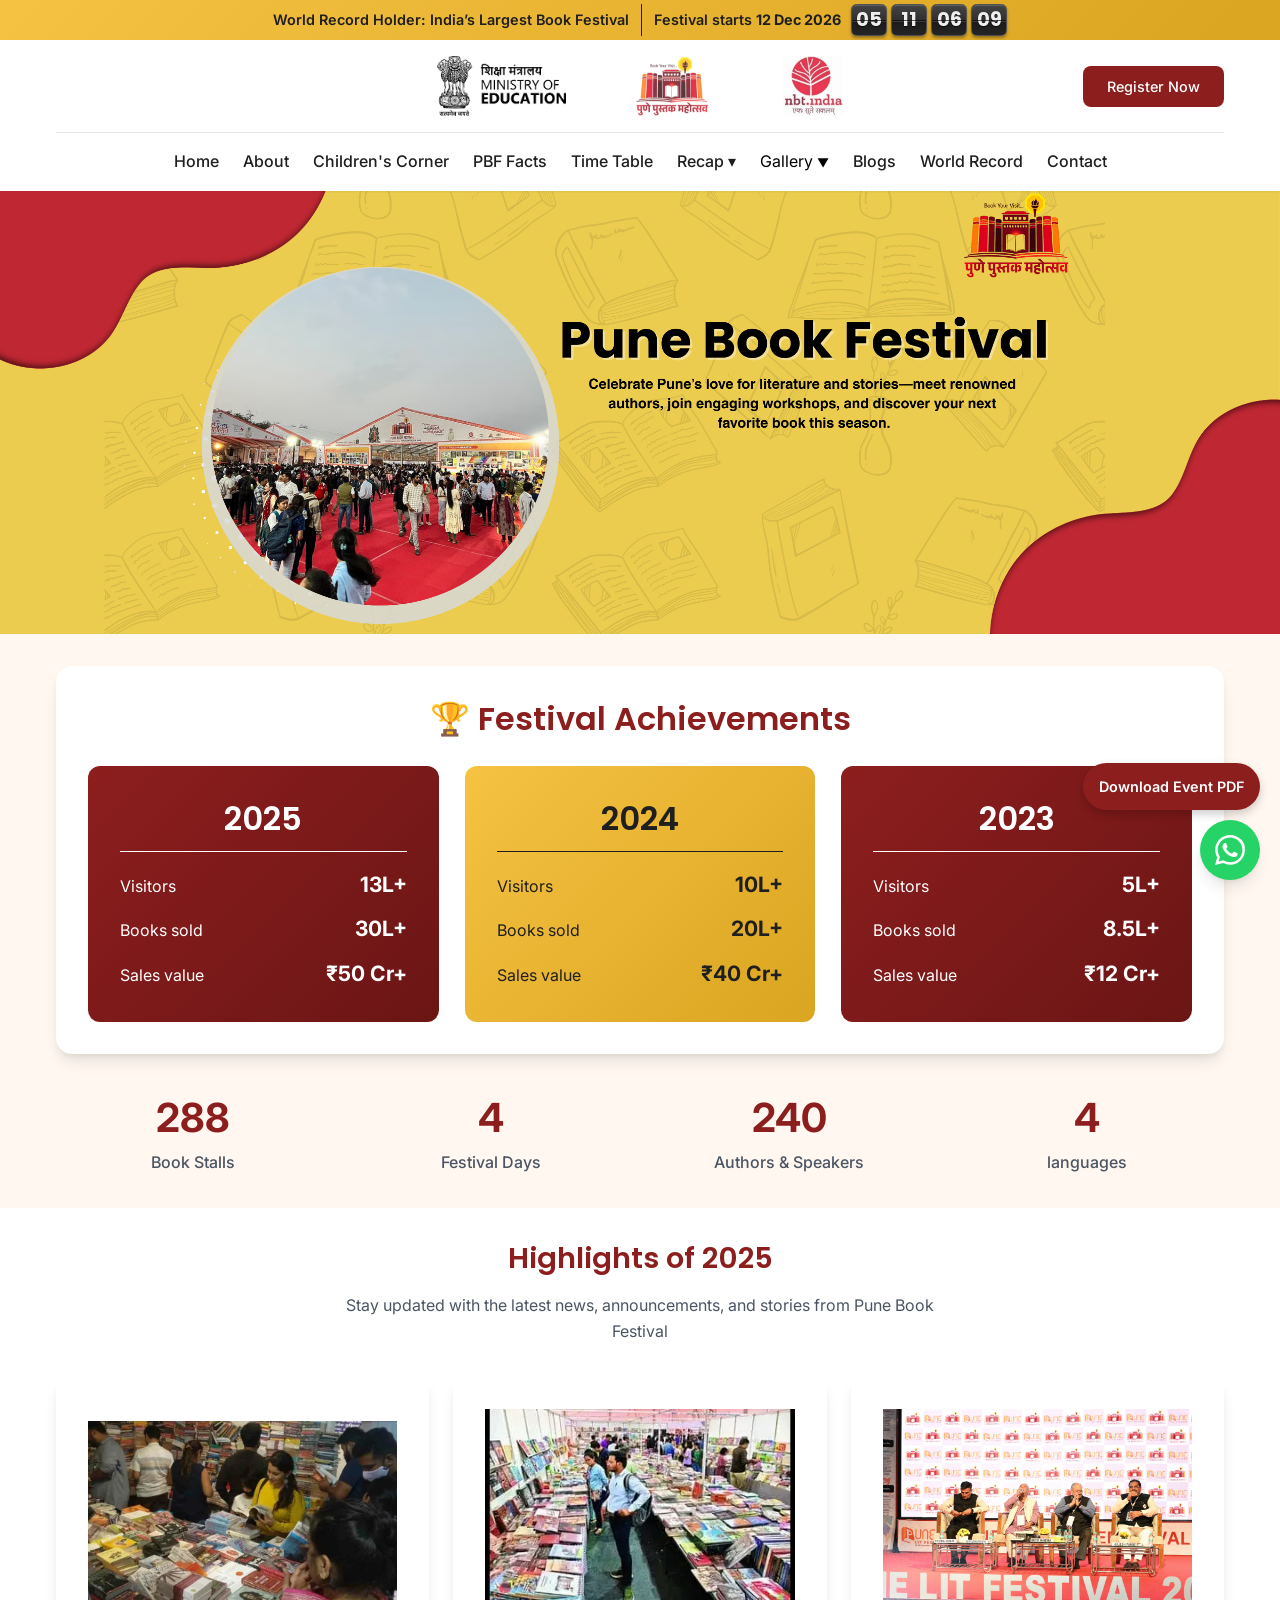
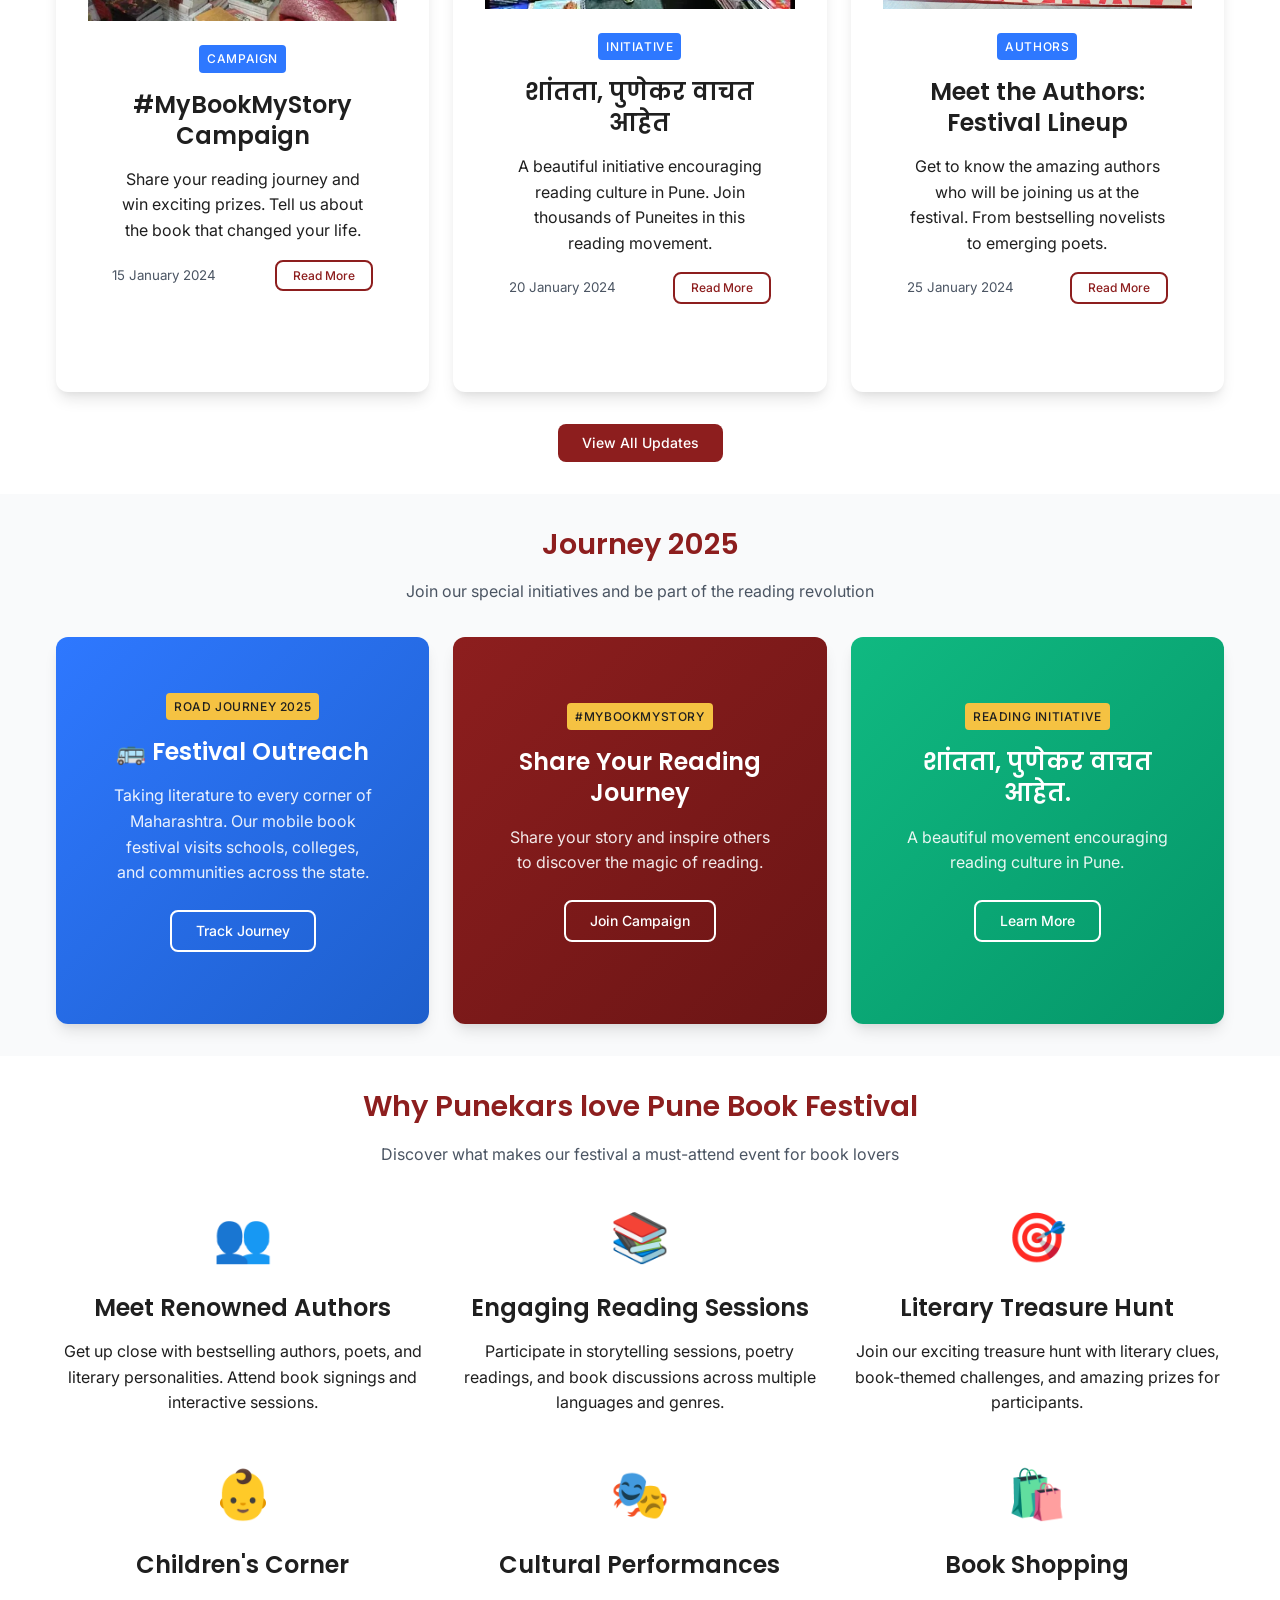
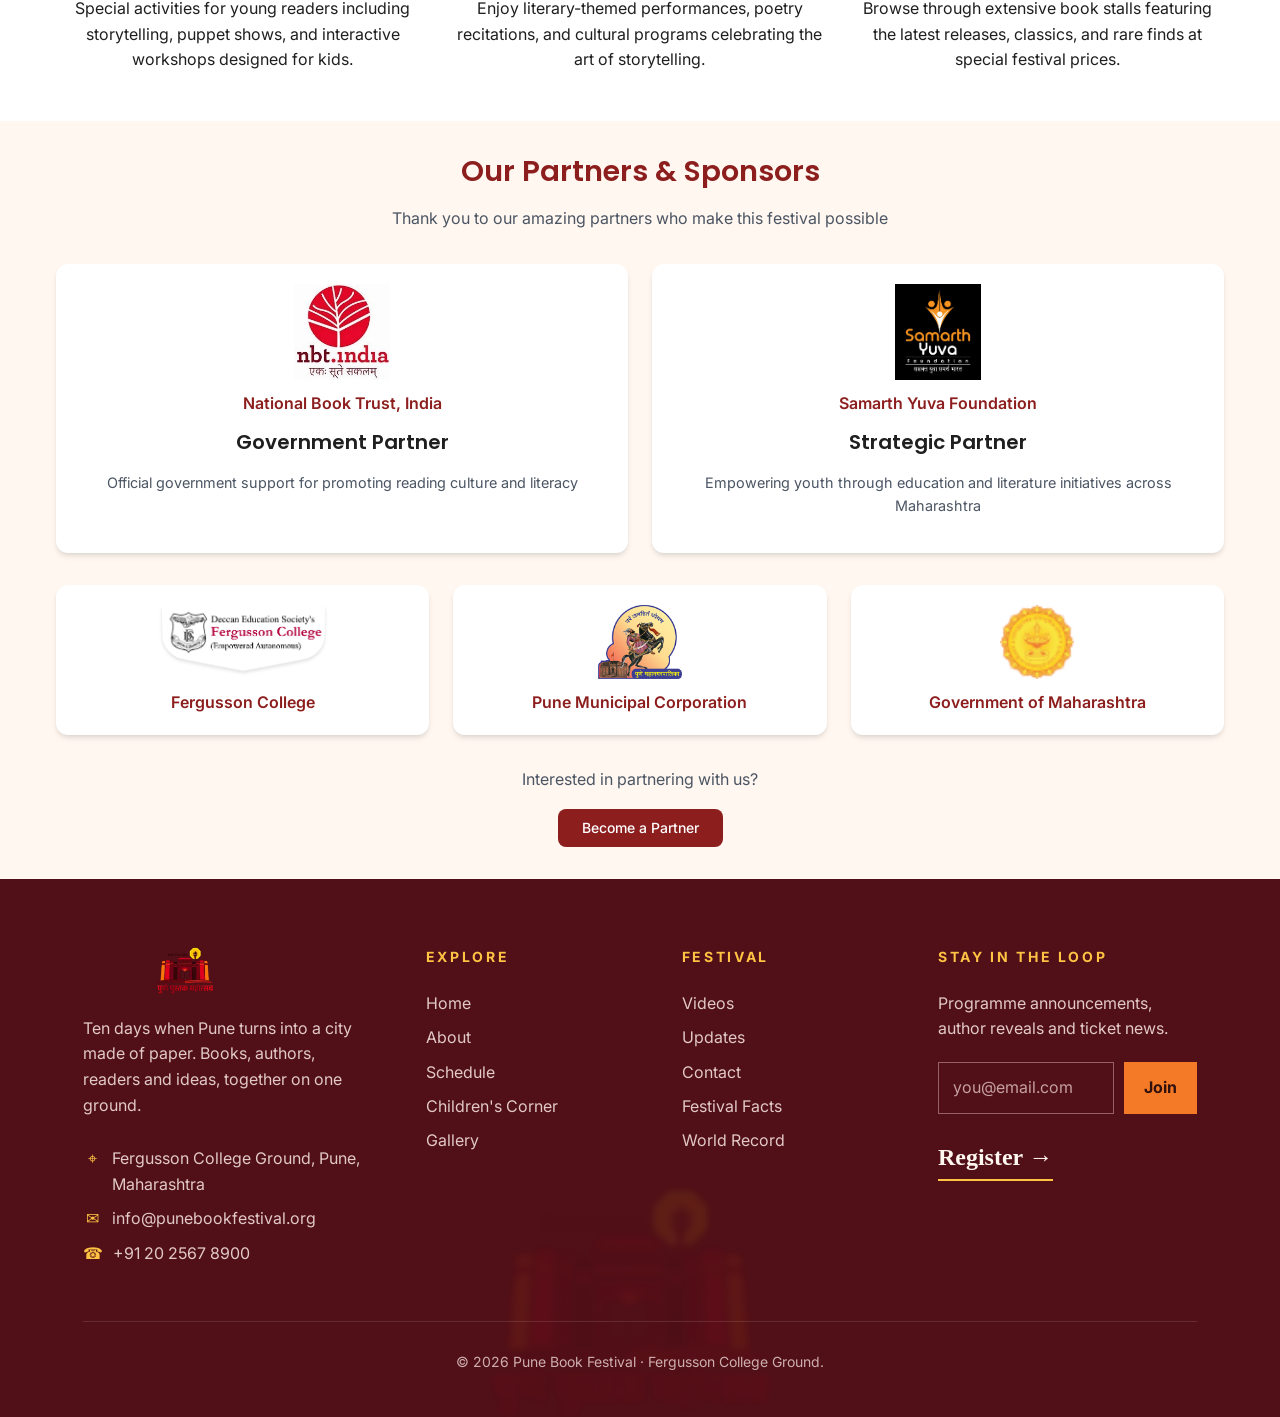
==== index.html @ 66ec83b1 "Add Pune Book Festival website" ====
<!DOCTYPE html>
<html lang="en">

<head>
    <meta charset="UTF-8">
    <meta name="viewport" content="width=device-width, initial-scale=1.0">
    <meta name="description"
        content="Pune Book Festival 2025 - Celebrating literature, authors, and reading culture in Pune. Join us for author talks, workshops, and literary events.">
    <meta name="keywords"
        content="Pune Book Festival, books, literature, authors, reading, Pune events, literary festival">
    <meta name="author" content="Pune Book Festival">

    <!-- Open Graph Tags -->
    <meta property="og:title" content="Pune Book Festival 2025 - Home">
    <meta property="og:description"
        content="Join us for the biggest literary celebration in Pune. Meet authors, attend workshops, and celebrate the joy of reading.">
    <meta property="og:type" content="website">
    <meta property="og:url" content="https://punebookfestival.org">
    <meta property="og:image" content="assets/Banner/1.png">

    <title>Pune Book Festival 2025 - Home</title>
    <link rel="stylesheet" href="assets/css/style.css?v=countdown-split-flap">
    <script src="assets/js/countdown.js?v=3" defer></script>
    <link rel="icon" type="image/png" href="assets/favicon.png">

    <style>
        /* Carousel Styling */
        .home-banner-carousel {
            width: 100%;
            overflow: hidden;
            /* Hide images that are not in view */
        }

        .carousel-container {
            width: 100%;
        }

        .carousel-images {
            display: flex;
            width: 100%;
            transition: transform 0.5s ease-in-out;
            /* Smooth sliding transition */
        }

        .carousel-images img {
            width: 100%;
            /* Stretch each image to fill the full width */
            height: auto;
            /* Maintain aspect ratio */
            flex-shrink: 0;
            display: block;
        }
    </style>

    <!-- <style>
    @media (max-width: 768px) {
        .header-logos {
            flex-direction: column;
            text-align: center;
        }
        .header-logos .btn {
            max-width: 100%;
        }
        .header-logos .flex {
            flex: none;
        }
    }
</style> -->

    <!-- <style>
        /* World Record Badge */
        .world-record-banner {
            background: linear-gradient(135deg, #ffcc00 0%, #DAA520 100%);
            color: #333;
            text-align: center;
            padding: 0.5rem 0;
            font-weight: 600;
            font-size: 0.9rem;
            position: sticky;
            top: 0;
            z-index: 1001;
        }

        /* Header Styles */
        .header {
            background-color: #fff;
            box-shadow: 0 4px 8px rgba(0, 0, 0, 0.1);
        }

        .header-logos {
            display: flex;
            justify-content: space-between;
            align-items: center;
            padding: 1rem 2rem;
            border-bottom: 1px solid #ddd;
        }

        .header-logos img {
            height: 60px;
        }

        .header-content {
            justify-content: center;
            text-align: center;
            padding: 1rem;
        }

        .nav {
            list-style: none;
            margin: 0;
            padding: 0;
            display: flex;
            justify-content: center;
            gap: 2rem;
        }

        .nav-links {
            display: flex;
            justify-content: center;
            gap: 2rem;
            padding: 0;
        }

        .nav-item {
            position: relative;
        }

        .nav-link {
            text-decoration: none;
            color: #333;
            font-size: 1rem;
            font-weight: 600;
        }

        .nav-item.has-dropdown .dropdown-menu {
            display: none;
            position: absolute;
            top: 100%;
            left: 0;
            background-color: #fff;
            box-shadow: 0 4px 8px rgba(0, 0, 0, 0.1);
            min-width: 150px;
            z-index: 1000;
        }

        .nav-item.has-dropdown:hover .dropdown-menu {
            display: block;
        }

        .dropdown-menu {
            padding: 1rem;
            list-style: none;
            margin: 0;
        }

        .dropdown-item {
            padding: 0.5rem 1rem;
            text-decoration: none;
            color: #333;
        }

        /* Mobile Menu Toggle */
        .mobile-menu-toggle {
            display: none;
            font-size: 1.5rem;
            background: none;
            border: none;
            cursor: pointer;
        }

        /* Button Styling */
        .btn {
            background-color: #ff6f61;
            color: white;
            padding: 0.75rem 1.5rem;
            font-size: 0.9rem;
            border: none;
            border-radius: 5px;
            cursor: pointer;
        }

        /* Media Queries for Mobile Devices */
        @media (max-width: 768px) {

            /* Header and Logo */
            .header-logos {
                flex-direction: column;
                padding: 1rem;
            }

            .header-logos img {
                margin-bottom: 1rem;
            }

            /* Mobile Menu */
            .nav {
                display: none;
                flex-direction: column;
                gap: 1rem;
                width: 100%;
                padding: 1rem 0;
            }

            .nav-links {
                flex-direction: column;
                padding: 0;
                width: 100%;
            }

            .nav-item {
                text-align: center;
            }

            .nav-item.has-dropdown .dropdown-menu {
                position: static;
                box-shadow: none;
            }

            .mobile-menu-toggle {
                display: block;
                font-size: 1.25rem;
                background-color: #ff6f61;
                color: white;
                padding: 0.5rem 0.75rem;
                line-height: 1;
                border-radius: 999px;
            }

            /* Displaying the dropdown when menu is toggled */
            .nav.active {
                display: flex;
            }
        }
    </style> -->


</head>

<body class="festival-home">
    <!-- World Record Badge -->
    <div class="world-record-banner"
        style="background: linear-gradient(135deg, var(--gold) 0%, #DAA520 100%); color: var(--ink); text-align: center; padding: 0.5rem 0; font-weight: 600; font-size: 0.9rem; position: fixed; top: 0; left: 0; right: 0; z-index: 2000;">
        <span>World Record Holder: India’s Largest Book Festival</span>
        <div class="festival-countdown">
            <p><span id="festival-countdown-label">Festival starts</span> <time datetime="2026-12-12T00:00:00+05:30">12 Dec 2026</time></p>
            <p id="festival-countdown-timer" role="timer" hidden>
                <span class="countdown-tile"><b data-unit="days" aria-hidden="true"></b></span>
                <span class="countdown-tile"><b data-unit="hours" aria-hidden="true"></b></span>
                <span class="countdown-tile"><b data-unit="minutes" aria-hidden="true"></b></span>
                <span class="countdown-tile"><b data-unit="seconds" aria-hidden="true"></b></span>
            </p>
        </div>
    </div>

    <!-- Header -->
    <header class="header">
        <div class="container">
            <!-- Top Row with 3 Logos and Register Button -->
            <div class="header-logos"
                style="display: flex; justify-content: space-between; align-items: center; padding: 1rem 0; border-bottom: 1px solid var(--gray-200);">
                <div style="flex: 1;"></div>
                <div style="display: flex; justify-content: center; align-items: center; gap: 2rem; flex: 1;">
                    <img src="assets/MOE.webp" alt="Pune Book Festival Logo" style="height: 60px;">
                    <img src="assets/PBF logo.webp" alt="Partner Logo 2" style="height: 60px; opacity: 0.8;">
                    <img src="assets/NBT_India_logo.webp" alt="Partner Logo 3" style="height: 60px; opacity: 0.8;">
                </div>
                <!-- Register Now Button -->
                <div style="flex: 1; display: flex; justify-content: flex-end;">
                    <button id="festival-registration" onclick="openRegistrationModal()" class="btn btn-primary"
                        style="padding: 0.75rem 1.5rem; font-size: 0.9rem;">Register Now</button>
                </div>

            </div>

            <div class="header-content" style="justify-content: center;">
                <nav class="nav">
                    <ul class="nav-links">
                        <li class="nav-item"><a href="index.html" class="nav-link">Home</a></li>
                        <li class="nav-item"><a href="about.html" class="nav-link">About</a></li>
                        <li class="nav-item"><a href="childrescorner.html" class="nav-link">Children's Corner</a></li>
                        <li class="nav-item"><a href="pbf-facts.html" class="nav-link">PBF Facts</a></li>
                        <li class="nav-item"><a href="timetable.html" class="nav-link">Time Table</a></li>
                        <li class="nav-item recap-nav">
                            <details>
                                <summary class="nav-link">Recap <span aria-hidden="true">&#9662;</span></summary>
                                <ul class="recap-year-menu">
                                    <li><a class="nav-link" href="recap.html#recap-2025">2025</a></li>
                                    <li><a class="nav-link" href="recap.html#recap-2024">2024</a></li>
                                    <li><a class="nav-link" href="recap.html#recap-2023">2023</a></li>
                                </ul>
                            </details>
                        </li>
                        <li class="nav-item has-dropdown">
                            <a href="gallery.html" class="nav-item" style="color: #000;">Gallery <span class="dropdown-arrow">▼</span></a>
                            <div class="dropdown-menu">
                                <a href="photos.html" class="dropdown-item">📸 Photos</a>
                                <a href="videos.html" class="dropdown-item">🎥 Videos</a>
                                <a href="Reels.html" class="dropdown-item">🎬 Reels</a>
                            </div>
                        </li>
                        <li class="nav-item"><a href="blogs.html" class="nav-link">Blogs</a></li>
                        <li class="nav-item"><a href="world-record.html" class="nav-link">World Record</a></li>
                        <li class="nav-item"><a href="contact.html" class="nav-link">Contact</a></li>
                    </ul>
                </nav>
                <button class="mobile-menu-toggle" aria-label="Toggle mobile menu" aria-expanded="false">
                    ☰
                </button>

            </div>

        </div>
    </header>

    <!-- Main Content -->
    <main>
        <!-- Hero Section -->
        <!-- <section class="hero">
            <div class="container">
                <h1>Welcome to Pune Book Festival</h1>
                <p>Discover the joy of reading and connect with fellow book lovers in our vibrant literary community.
                </p>
                <div class="hero-buttons">
                    <a href="about.html" class="btn btn-primary">Learn More</a>
                    <a href="contact.html" class="btn btn-wa btn-lg">Contact Us</a>
                </div> -->

        <!-- Festival Dates -->
        <!-- <div
                    style="margin-top: 2rem; padding: 1rem; background: rgba(255, 255, 255, 0.1); border-radius: 0.5rem; display: inline-block;">
                    <strong>📅 February 15-17, 2024 | 📍 Fergusson College, Pune</strong>
                </div>
            </div>
        </section> -->




        <!-- New Carousel Section for Home Banner -->
        <section class="home-banner-carousel">
            <div class="carousel-container">
                <div class="carousel-images">
                    <img src="assets/Banner/1.png" alt="Pune Book Festival Banner 1" />
                    <img src="assets/Banner/2.png" alt="Pune Book Festival Banner 2" />
                    <img src="assets/Banner/3.png" alt="Pune Book Festival Banner 3" />
                    <img src="assets/Banner/4.png" alt="Pune Book Festival Banner 4" />
                    <img src="assets/Banner/5.png" alt="Pune Book Festival Banner 5" />
                </div>
            </div>
        </section>

        <!-- Stats Counter with Register Button and Countdown -->
        <section class="section" style="background-color: var(--cream); padding: 2rem 0;">
            <div class="container">
                <section class="festival-achievements" aria-labelledby="festival-achievements-title">
                    <h2 id="festival-achievements-title"><span aria-hidden="true">&#x1F3C6;</span> Festival Achievements</h2>
                    <article class="festival-achievement-card">
                        <h3>2025</h3>
                        <dl>
                            <div><dt>Visitors</dt><dd>13L+</dd></div>
                            <div><dt>Books sold</dt><dd>30L+</dd></div>
                            <div><dt>Sales value</dt><dd>&#8377;50 Cr+</dd></div>
                        </dl>
                    </article>
                    <article class="festival-achievement-card">
                        <h3>2024</h3>
                        <dl>
                            <div><dt>Visitors</dt><dd>10L+</dd></div>
                            <div><dt>Books sold</dt><dd>20L+</dd></div>
                            <div><dt>Sales value</dt><dd>&#8377;40 Cr+</dd></div>
                        </dl>
                    </article>
                    <article class="festival-achievement-card">
                        <h3>2023</h3>
                        <dl>
                            <div><dt>Visitors</dt><dd>5L+</dd></div>
                            <div><dt>Books sold</dt><dd>8.5L+</dd></div>
                            <div><dt>Sales value</dt><dd>&#8377;12 Cr+</dd></div>
                        </dl>
                    </article>
                </section>

                <div class="grid grid-4">
                    <div class="text-center">
                        <div class="counter-number" data-target="600"
                            style="font-size: 2.5rem; font-weight: 700; color: var(--maroon);">600+</div>
                        <div style="color: var(--gray-600); font-weight: 500;">Book Stalls</div>
                    </div>
                    <div class="text-center">
                        <div class="counter-number" data-target="10"
                            style="font-size: 2.5rem; font-weight: 700; color: var(--maroon);">10</div>
                        <div style="color: var(--gray-600); font-weight: 500;">Festival Days</div>
                    </div>
                    <div class="text-center">
                        <div class="counter-number" data-target="500"
                            style="font-size: 2.5rem; font-weight: 700; color: var(--maroon);">500+</div>
                        <div style="color: var(--gray-600); font-weight: 500;">Authors & Speakers</div>
                    </div>
                    <div class="text-center">
                        <div class="counter-number" data-target="10"
                            style="font-size: 2.5rem; font-weight: 700; color: var(--maroon);">10+</div>
                        <div style="color: var(--gray-600); font-weight: 500;">languages</div>
                    </div>
                </div>
            </div>
        </section>

        <!-- Latest Updates -->
        <section class="section">
            <div class="container">
                <div class="section-header">
                    <h2 class="section-title">Highlights of 2025</h2>
                    <p class="section-subtitle">Stay updated with the latest news, announcements, and stories from Pune
                        Book Festival</p>
                </div>

                <div class="updates-grid grid grid-3">
                    <!-- Updates will be loaded by JavaScript -->
                </div>

                <div class="text-center" style="margin-top: 2rem;">
                    <a href="blogs.html" class="btn btn-primary">View All Updates</a>
                </div>
            </div>
        </section>

        <!-- Road Journey 2025 & Campaign Tiles -->
        <section class="section" style="background-color: var(--gray-50);">
            <div class="container">
                <div class="section-header">
                    <h2 class="section-title">Journey 2025</h2>
                    <p class="section-subtitle">Join our special initiatives and be part of the reading revolution</p>
                </div>

                <div class="grid grid-3">
                    <!-- Road Journey 2025 -->
                    <div class="card"
                        style="background: linear-gradient(135deg, var(--accent) 0%, #1E5FCC 100%); color: white;">
                        <div class="card-body">
                            <div class="badge"
                                style="background-color: var(--gold); color: var(--ink); margin-bottom: 1rem;">Road
                                Journey 2025</div>
                            <h3 style="color: white; margin-bottom: 1rem;">🚌 Festival Outreach</h3>
                            <p style="margin-bottom: 1.5rem; opacity: 0.9;">Taking literature to every corner of
                                Maharashtra. Our mobile book festival visits schools, colleges, and communities across
                                the state.</p>
                            <a href="blogs.html#road-journey" class="btn btn-outline"
                                style="color: white; border-color: white;">Track Journey</a>
                        </div>
                    </div>

                    <!-- #MyBookMyStory Campaign -->
                    <div class="card"
                        style="background: linear-gradient(135deg, var(--maroon) 0%, #6B1515 100%); color: white;">
                        <div class="card-body">
                            <div class="badge"
                                style="background-color: var(--gold); color: var(--ink); margin-bottom: 1rem;">
                                #MyBookMyStory</div>
                            <h3 style="color: white; margin-bottom: 1rem;">Share Your Reading Journey</h3>
                            <p style="margin-bottom: 1.5rem; opacity: 0.9;"> Share your story and inspire others to
                                discover the magic of reading.
                            </p>
                            <a href="blogs.html#post-1" class="btn btn-outline"
                                style="color: white; border-color: white;">Join Campaign</a>
                        </div>
                    </div>

                    <!-- Marathi Reading Initiative -->
                    <div class="card"
                        style="background: linear-gradient(135deg, #10B981 0%, #059669 100%); color: white;">
                        <div class="card-body">
                            <div class="badge"
                                style="background-color: var(--gold); color: var(--ink); margin-bottom: 1rem;">Reading
                                Initiative</div>
                            <h3 style="color: white; margin-bottom: 1rem;">शांतता, पुणेकर वाचत आहेत.</h3>
                            <p style="margin-bottom: 1.5rem; opacity: 0.9;">A beautiful movement encouraging reading
                                culture in Pune.</p>
                            <a href="blogs.html#post-2" class="btn btn-outline"
                                style="color: white; border-color: white;">Learn More</a>
                        </div>
                    </div>
                </div>
            </div>
        </section>

        <!-- Why Visit Section -->
        <section class="section">
            <div class="container">
                <div class="section-header">
                    <h2 class="section-title">Why Punekars love Pune Book Festival</h2>
                    <p class="section-subtitle">Discover what makes our festival a must-attend event for book lovers</p>
                </div>

                <div class="grid grid-3">
                    <div class="text-center">
                        <div style="font-size: 3rem; margin-bottom: 1rem;">👥</div>
                        <h3>Meet Renowned Authors</h3>
                        <p>Get up close with bestselling authors, poets, and literary personalities. Attend book
                            signings and interactive sessions.</p>
                    </div>

                    <div class="text-center">
                        <div style="font-size: 3rem; margin-bottom: 1rem;">📚</div>
                        <h3>Engaging Reading Sessions</h3>
                        <p>Participate in storytelling sessions, poetry readings, and book discussions across multiple
                            languages and genres.</p>
                    </div>

                    <div class="text-center">
                        <div style="font-size: 3rem; margin-bottom: 1rem;">🎯</div>
                        <h3>Literary Treasure Hunt</h3>
                        <p>Join our exciting treasure hunt with literary clues, book-themed challenges, and amazing
                            prizes for participants.</p>
                    </div>

                    <div class="text-center">
                        <div style="font-size: 3rem; margin-bottom: 1rem;">👶</div>
                        <h3>Children's Corner</h3>
                        <p>Special activities for young readers including storytelling, puppet shows, and interactive
                            workshops designed for kids.</p>
                    </div>

                    <div class="text-center">
                        <div style="font-size: 3rem; margin-bottom: 1rem;">🎭</div>
                        <h3>Cultural Performances</h3>
                        <p>Enjoy literary-themed performances, poetry recitations, and cultural programs celebrating the
                            art of storytelling.</p>
                    </div>

                    <div class="text-center">
                        <div style="font-size: 3rem; margin-bottom: 1rem;">🛍️</div>
                        <h3>Book Shopping</h3>
                        <p>Browse through extensive book stalls featuring the latest releases, classics, and rare finds
                            at special festival prices.</p>
                    </div>
                </div>
            </div>
        </section>

        <!-- Partners Section -->
        <section class="section" style="background-color: var(--cream);">
            <div class="container">
                <div class="section-header">
                    <h2 class="section-title">Our Partners & Sponsors</h2>
                    <p class="section-subtitle">Thank you to our amazing partners who make this festival possible</p>
                </div>

                <div class="featured-partners">
                    <div class="grid grid-2">
                        <article class="partner-card">
                            <a class="partner-logo-link" href="https://www.nbtindia.gov.in/" target="_blank" rel="noopener noreferrer">
                                <img src="assets/NBT_India_logo.webp" alt="" loading="lazy">
                                <span>National Book Trust, India</span>
                            </a>
                            <h4>Government Partner</h4>
                            <p>Official government support for promoting reading culture and literacy</p>
                        </article>
                        <article class="partner-card">
                            <a class="partner-logo-link" href="https://samarthyuvafoundation.com/Home/PuneBookFestival" target="_blank" rel="noopener noreferrer">
                                <img src="assets/partners/samarth-yuva.png" alt="" loading="lazy">
                                <span>Samarth Yuva Foundation</span>
                            </a>
                            <h4>Strategic Partner</h4>
                            <p>Empowering youth through education and literature initiatives across Maharashtra</p>
                        </article>
                    </div>
                </div>

                <div class="grid grid-3 partner-grid">
                    <a class="partner-logo-link" href="https://fergusson.edu/" target="_blank" rel="noopener noreferrer">
                        <img src="assets/partners/fergusson-college.png" alt="" loading="lazy">
                        <span>Fergusson College</span>
                    </a>
                    <a class="partner-logo-link" href="https://www.pmc.gov.in/" target="_blank" rel="noopener noreferrer">
                        <img src="assets/partners/pune-municipal-corporation.png" alt="" loading="lazy">
                        <span>Pune Municipal Corporation</span>
                    </a>
                    <a class="partner-logo-link" href="https://www.maharashtra.gov.in/" target="_blank" rel="noopener noreferrer">
                        <img src="assets/partners/maharashtra-government.png" alt="" loading="lazy">
                        <span>Government of Maharashtra</span>
                    </a>
                </div>

                <!-- Partnership CTA -->
                <div class="text-center" style="margin-top: 2rem;">
                    <p style="color: var(--gray-600); margin-bottom: 1rem;">Interested in partnering with us?</p>
                    <a href="contact.html" class="btn btn-primary">Become a Partner</a>
                </div>
            </div>
        </section>
    </main>

    <footer class="festival-footer">
        <div class="festival-footer-inner">
            <div class="festival-footer-grid">
                <div class="festival-footer-intro">
                    <a class="festival-footer-brand" href="index.html">
                        <img src="assets/PBF%20logo.webp" alt="Pune Book Festival" width="120" height="100" loading="lazy">
                    </a>
                    <p>Ten days when Pune turns into a city made of paper. Books, authors, readers and ideas, together on one ground.</p>
                    <address class="festival-footer-contact">
                        <a href="https://maps.google.com/maps/dir//Fergusson+College,+Shivajinagar,+Pune"><span aria-hidden="true">&#x2316;</span>Fergusson College Ground, Pune, Maharashtra</a>
                        <a href="mailto:info@punebookfestival.org"><span aria-hidden="true">&#x2709;</span>info@punebookfestival.org</a>
                        <a href="tel:+912025678900"><span aria-hidden="true">&#x260E;</span>+91 20 2567 8900</a>
                    </address>
                </div>
                <nav aria-label="Explore">
                    <h2>Explore</h2>
                    <ul>
                        <li><a href="index.html">Home</a></li>
                        <li><a href="about.html">About</a></li>
                        <li><a href="timetable.html">Schedule</a></li>
                        <li><a href="childrescorner.html">Children's Corner</a></li>
                        <li><a href="gallery.html">Gallery</a></li>
                    </ul>
                </nav>
                <nav aria-label="Festival">
                    <h2>Festival</h2>
                    <ul>
                        <li><a href="videos.html">Videos</a></li>
                        <li><a href="blogs.html">Updates</a></li>
                        <li><a href="contact.html">Contact</a></li>
                        <li><a href="pbf-facts.html">Festival Facts</a></li>
                        <li><a href="world-record.html">World Record</a></li>
                    </ul>
                </nav>
                <section aria-labelledby="festival-footer-newsletter">
                    <h2 id="festival-footer-newsletter">Stay in the loop</h2>
                    <p>Programme announcements, author reveals and ticket news.</p>
                    <form class="festival-footer-signup" action="mailto:info@punebookfestival.org?subject=Newsletter%20signup" method="post" enctype="text/plain">
                        <input type="email" name="email" aria-label="Email address" placeholder="you@email.com" autocomplete="email" required>
                        <button type="submit" title="Send a signup request using your email app">Join</button>
                    </form>
                    <a class="festival-footer-register" href="index.html#festival-registration">Register <span aria-hidden="true">&rarr;</span></a>
                </section>
            </div>
            <p class="festival-footer-bottom">&copy; 2026 Pune Book Festival &middot; Fergusson College Ground.</p>
        </div>
    </footer>

    <a href="assets/pdf/Pune Lit Fest Brochure.pdf" class="download-float" aria-label="Download Event Timetable PDF" target="_blank" rel="noopener">
        Download Event PDF
    </a>

    <button type="button" class="festival-chat-button" aria-label="Chat with us" title="Chat with us" hidden>
        <span aria-hidden="true"></span>
    </button>

    <!-- WhatsApp Floating Button -->
    <a href="#" class="whatsapp-float" aria-label="Contact us on WhatsApp">
        <svg viewBox="0 0 24 24">
            <path
                d="M17.472 14.382c-.297-.149-1.758-.867-2.03-.967-.273-.099-.471-.148-.67.15-.197.297-.767.966-.94 1.164-.173.199-.347.223-.644.075-.297-.15-1.255-.463-2.39-1.475-.883-.788-1.48-1.761-1.653-2.059-.173-.297-.018-.458.13-.606.134-.133.298-.347.446-.52.149-.174.198-.298.298-.497.099-.198.05-.371-.025-.52-.075-.149-.669-1.612-.916-2.207-.242-.579-.487-.5-.669-.51-.173-.008-.371-.01-.57-.01-.198 0-.52.074-.792.372-.272.297-1.04 1.016-1.04 2.479 0 1.462 1.065 2.875 1.213 3.074.149.198 2.096 3.2 5.077 4.487.709.306 1.262.489 1.694.625.712.227 1.36.195 1.871.118.571-.085 1.758-.719 2.006-1.413.248-.694.248-1.289.173-1.413-.074-.124-.272-.198-.57-.347m-5.421 7.403h-.004a9.87 9.87 0 01-5.031-1.378l-.361-.214-3.741.982.998-3.648-.235-.374a9.86 9.86 0 01-1.51-5.26c.001-5.45 4.436-9.884 9.888-9.884 2.64 0 5.122 1.03 6.988 2.898a9.825 9.825 0 012.893 6.994c-.003 5.45-4.437 9.884-9.885 9.884m8.413-18.297A11.815 11.815 0 0012.05 0C5.495 0 .16 5.335.157 11.892c0 2.096.547 4.142 1.588 5.945L.057 24l6.305-1.654a11.882 11.882 0 005.683 1.448h.005c6.554 0 11.89-5.335 11.893-11.893A11.821 11.821 0 0020.885 3.488" />
        </svg>
    </a>

    <!-- Registration Modal -->
    <div id="registrationModal" class="modal"
        style="display: none; position: fixed; z-index: 10000; left: 0; top: 0; width: 100%; height: 100%; background-color: rgba(0,0,0,0.5);">
        <div class="modal-content"
            style="background-color: white; margin: 5% auto; padding: 0; border-radius: 1rem; width: 90%; max-width: 500px; box-shadow: 0 20px 60px rgba(0,0,0,0.3); position: relative; max-height: 90vh; overflow-y: auto;">
            <div
                style="background: linear-gradient(135deg, var(--maroon) 0%, #6B1515 100%); color: white; padding: 2rem; border-radius: 1rem 1rem 0 0; text-align: center; position: relative;">
                <button onclick="closeRegistrationModal()"
                    style="position: absolute; top: 1rem; right: 1rem; background: rgba(255,255,255,0.2); border: none; color: white; font-size: 1.5rem; width: 40px; height: 40px; border-radius: 50%; cursor: pointer; display: flex; align-items: center; justify-content: center;">&times;</button>
                <h2 style="margin: 0; font-size: 1.8rem;">🎉 Register for PBF 2025</h2>
                <p style="margin: 0.5rem 0 0 0; opacity: 0.9;">Join India's Largest Book Festival</p>
            </div>
            <div style="padding: 2rem;">
                <form id="registrationForm" onsubmit="submitRegistration(event)">
                    <div style="margin-bottom: 1.5rem;">
                        <label style="display: block; margin-bottom: 0.5rem; font-weight: 600; color: var(--ink);">Full
                            Name *</label>
                        <input type="text" name="fullName" required
                            style="width: 100%; padding: 0.75rem; border: 2px solid var(--gray-300); border-radius: 0.5rem; font-size: 1rem;"
                            placeholder="Enter your full name">
                    </div>
                    <div style="margin-bottom: 1.5rem;">
                        <label style="display: block; margin-bottom: 0.5rem; font-weight: 600; color: var(--ink);">Email
                            Address *</label>
                        <input type="email" name="email" required
                            style="width: 100%; padding: 0.75rem; border: 2px solid var(--gray-300); border-radius: 0.5rem; font-size: 1rem;"
                            placeholder="Enter your email">
                    </div>
                    <div style="margin-bottom: 1.5rem;">
                        <label style="display: block; margin-bottom: 0.5rem; font-weight: 600; color: var(--ink);">Phone
                            Number *</label>
                        <input type="tel" name="phone" required
                            style="width: 100%; padding: 0.75rem; border: 2px solid var(--gray-300); border-radius: 0.5rem; font-size: 1rem;"
                            placeholder="Enter your phone number">
                    </div>
                    <button type="submit"
                        style="width: 100%; background: linear-gradient(135deg, var(--maroon) 0%, #6B1515 100%); color: white; border: none; padding: 1rem; border-radius: 0.5rem; font-size: 1.1rem; font-weight: 600; cursor: pointer; margin-bottom: 0.75rem;">Register
                        Now 🎉</button>
                    <button type="button" onclick="closeRegistrationModal()"
                        style="width: 100%; padding: 0.85rem; background-color: #e5e7eb; color: #374151; border: none; border-radius: 0.5rem; font-size: 0.95rem; font-weight: 500; cursor: pointer;">Close</button>
                </form>
            </div>
        </div>
    </div>


    <script src="assets/js/app.js"></script>
    <script>
        function openRegistrationModal() {
            document.getElementById('registrationModal').style.display = 'block';
            document.body.style.overflow = 'hidden';
        }
        function closeRegistrationModal() {
            document.getElementById('registrationModal').style.display = 'none';
            document.body.style.overflow = 'auto';
        }
        function submitRegistration(event) {
            event.preventDefault();
            const formData = new FormData(event.target);
            const data = Object.fromEntries(formData);
            console.log('Registration Data:', data);
            alert('🎉 Registration successful! Welcome to Pune Book Festival 2025.');
            closeRegistrationModal();
            event.target.reset();
        }

        // Close modal when clicking outside
        window.onclick = function (event) {
            const modal = document.getElementById('registrationModal');
            if (event.target === modal) {
                closeRegistrationModal();
            }
        }

        // Add focus styles for form inputs
        document.addEventListener('DOMContentLoaded', function () {
            const inputs = document.querySelectorAll('#registrationForm input, #registrationForm select');
            inputs.forEach(input => {
                input.addEventListener('focus', function () {
                    this.style.borderColor = 'var(--maroon)';
                    this.style.boxShadow = '0 0 0 3px rgba(139, 69, 19, 0.1)';
                });
                input.addEventListener('blur', function () {
                    this.style.borderColor = 'var(--gray-300)';
                    this.style.boxShadow = 'none';
                });
            });
        });
    </script>

    <script>
        const carouselImages = document.querySelector('.carousel-images');
        const images = carouselImages.getElementsByTagName('img');
        let index = 0;

        function slide() {
            index++;
            if (index >= images.length) {
                index = 0; // Reset to the first image after the last one
            }

            const offset = -index * 100; // Move left by 100% of the width of one image
            carouselImages.style.transform = `translateX(${offset}%)`; // Move images to show the next one
        }

        // Set the interval for auto slide
        setInterval(slide, 3000); // 3000ms = 3 seconds
    </script>

    <!-- Registration Modal Script -->
    <script>
        function openRegistrationModal() {
            alert("Open Registration Modal");
        }

        // Mobile Menu Toggle
        function toggleMobileMenu() {
            const nav = document.querySelector('.nav');
            nav.classList.toggle('active');
        }
    </script>

    <script>
        document.addEventListener('tidioChat-ready', () => {
            const chat = window.tidioChatApi;
            const button = document.querySelector('.festival-chat-button');

            chat.adjustStyles('#tidio { left: 0 !important; right: auto !important; }');
            chat.hide();
            button.hidden = false;

            chat.on('close', () => {
                chat.hide();
                button.hidden = false;
                button.focus();
            });

            button.addEventListener('click', () => {
                button.hidden = true;
                chat.show();
                chat.open();
            });
        }, { once: true });
    </script>
    <script src="//code.tidio.co/ylab7z27w67g45gizy8lanlxhof6rbpl.js" async></script>
    <script>
        //Function to open the registration modal
        function openRegistrationModal() {
            document.getElementById('registrationModal').style.display = 'block';  // Display the modal
            document.body.style.overflow = 'hidden';  // Prevent background scrolling
        }

        // Function to close the registration modal
        function closeRegistrationModal() {
            document.getElementById('registrationModal').style.display = 'none';  // Hide the modal
            document.body.style.overflow = 'auto';  // Enable background scrolling again
        }

        // Form submission handling (Optional)
        document.getElementById('registrationForm').addEventListener('submit', function (event) {
            event.preventDefault(); // Prevent the default form submission
            alert('🎉 Registration successful! Welcome to Pune Book Festival 2025.');
            closeRegistrationModal();  // Close the modal after submission
            event.target.reset();  // Reset the form
        });

    </script>


</body>

</html>
---- assets/css/style.css ----
/*
 * Pune Book Festival Website
 * Brand Colors (fallback palette):
 * --maroon: #8D1E1E (primary brand color)
 * --gold: #F5C242 (accent/highlights)
 * --cream: #FFF7F0 (light background)
 * --ink: #1F1F1F (dark text)
 * --accent: #2E78FF (links/CTAs)
 */

/* Import Google Fonts */
@import url('https://fonts.googleapis.com/css2?family=Poppins:wght@300;400;500;600;700&family=Inter:wght@300;400;500;600&display=swap');

/* CSS Variables */
:root {
  /* Brand Colors */
  --maroon: #8D1E1E;
  --gold: #F5C242;
  --cream: #FFF7F0;
  --ink: #1F1F1F;
  --accent: #2E78FF;
  --whatsapp: #25D366;
  
  /* Neutral Colors */
  --white: #FFFFFF;
  --gray-50: #F9FAFB;
  --gray-100: #F3F4F6;
  --gray-200: #E5E7EB;
  --gray-300: #D1D5DB;
  --gray-400: #9CA3AF;
  --gray-500: #6B7280;
  --gray-600: #4B5563;
  --gray-700: #374151;
  --gray-800: #1F2937;
  --gray-900: #111827;
  
  /* Typography */
  --font-heading: 'Poppins', sans-serif;
  --font-body: 'Inter', sans-serif;
  
  /* Spacing */
  --space-xs: 0.25rem;
  --space-sm: 0.5rem;
  --space-md: 1rem;
  --space-lg: 1.5rem;
  --space-xl: 2rem;
  --space-2xl: 3rem;
  --space-3xl: 4rem;
  
  /* Border Radius */
  --radius-sm: 0.25rem;
  --radius-md: 0.5rem;
  --radius-lg: 0.75rem;
  --radius-xl: 1rem;
  
  /* Shadows */
  --shadow-sm: 0 1px 2px 0 rgba(0, 0, 0, 0.05);
  --shadow-md: 0 4px 6px -1px rgba(0, 0, 0, 0.1), 0 2px 4px -1px rgba(0, 0, 0, 0.06);
  --shadow-lg: 0 10px 15px -3px rgba(0, 0, 0, 0.1), 0 4px 6px -2px rgba(0, 0, 0, 0.05);
  --shadow-xl: 0 20px 25px -5px rgba(0, 0, 0, 0.1), 0 10px 10px -5px rgba(0, 0, 0, 0.04);
  
  /* Transitions */
  --transition-fast: 150ms ease-in-out;
  --transition-normal: 300ms ease-in-out;
  --transition-slow: 500ms ease-in-out;

  /* Sticky banner/header layout */
  --world-record-banner-height: 40px;
  --header-safe-space: 140px;
}

/* Reset and Base Styles */
* {
  margin: 0;
  padding: 0;
  box-sizing: border-box;
}

html {
  scroll-behavior: smooth;
}

html,
body {
  width: 100%;
  max-width: 100%;
  overflow-x: hidden;
}

body {
  font-family: var(--font-body);
  font-size: 16px;
  line-height: 1.6;
  color: var(--ink);
  background-color: var(--white);
  -webkit-font-smoothing: antialiased;
  -moz-osx-font-smoothing: grayscale;
  overflow-x: hidden;
  padding-top: calc(var(--world-record-banner-height) + var(--header-safe-space));
}

/* Typography */
h1, h2, h3, h4, h5, h6 {
  font-family: var(--font-heading);
  font-weight: 600;
  line-height: 1.3;
  margin-bottom: var(--space-md);
  color: var(--ink);
}

h1 { font-size: 2.5rem; }
h2 { font-size: 2rem; }
h3 { font-size: 1.5rem; }
h4 { font-size: 1.25rem; }
h5 { font-size: 1.125rem; }
h6 { font-size: 1rem; }

p {
  margin-bottom: var(--space-md);
}

a {
  color: var(--accent);
  text-decoration: none;
  transition: color var(--transition-fast);
}

a:hover {
  color: var(--maroon);
}

img {
  max-width: 100%;
  height: auto;
  display: block;
}

video,
iframe {
  max-width: 100%;
}

table {
  width: 100%;
  border-collapse: collapse;
}

@media (max-width: 768px) {
  table {
    display: block;
    overflow-x: auto;
    -webkit-overflow-scrolling: touch;
  }
}

/* Prevent long strings/URLs from breaking layout */
p,
h1,
h2,
h3,
h4,
h5,
h6,
a {
  overflow-wrap: anywhere;
  word-break: break-word;
}

.row {
  display: flex;
  flex-wrap: wrap;
  gap: var(--space-lg);
}

[class^="col-"],
[class*=" col-"] {
  max-width: 100%;
}

.col-md-3,
.col-md-6 {
  flex: 1 1 0;
}

/* Layout Utilities */
.container {
  max-width: 1200px;
  margin: 0 auto;
  padding: 0 var(--space-md);
}

.container-wide {
  max-width: 1400px;
  margin: 0 auto;
  padding: 0 var(--space-md);
}

.grid {
  display: grid;
  gap: var(--space-lg);
}

.grid-2 { grid-template-columns: repeat(2, 1fr); }
.grid-3 { grid-template-columns: repeat(3, 1fr); }
.grid-4 { grid-template-columns: repeat(4, 1fr); }

.flex {
  display: flex;
}

.flex-col {
  flex-direction: column;
}

.items-center {
  align-items: center;
}

.justify-center {
  justify-content: center;
}

.justify-between {
  justify-content: space-between;
}

.text-center {
  text-align: center;
}

.text-left {
  text-align: left;
}

.text-right {
  text-align: right;
}

/* Button Styles */
.btn {
  display: inline-flex;
  align-items: center;
  justify-content: center;
  padding: var(--space-sm) var(--space-lg);
  border: none;
  border-radius: var(--radius-md);
  font-family: var(--font-body);
  font-size: 0.875rem;
  font-weight: 500;
  text-decoration: none;
  cursor: pointer;
  transition: all var(--transition-fast);
  gap: var(--space-sm);
}

.btn-primary {
  background-color: var(--maroon);
  color: var(--white);
}

.btn-primary:hover {
  background-color: #6B1515;
  color: var(--white);
}

.btn-outline {
  background-color: transparent;
  color: var(--maroon);
  border: 2px solid var(--maroon);
}

.btn-outline:hover {
  background-color: var(--maroon);
  color: var(--white);
}

.btn-wa {
  background-color: var(--whatsapp);
  color: var(--white);
}

.btn-wa:hover {
  background-color: #1DA851;
  color: var(--white);
}

.btn-lg {
  padding: var(--space-md) var(--space-xl);
  font-size: 1rem;
}

.btn-sm {
  padding: var(--space-xs) var(--space-md);
  font-size: 0.75rem;
}

/* Badge Styles */
.badge {
  display: inline-flex;
  align-items: center;
  padding: var(--space-xs) var(--space-sm);
  border-radius: var(--radius-sm);
  font-size: 0.75rem;
  font-weight: 500;
  text-transform: uppercase;
  letter-spacing: 0.05em;
}

.badge-new {
  background-color: var(--accent);
  color: var(--white);
}

.badge-workshop {
  background-color: var(--gold);
  color: var(--ink);
}

.badge-kids {
  background-color: #10B981;
  color: var(--white);
}

/* Card Styles */
.card {
  background-color: var(--white);
  border-radius: var(--radius-lg);
  box-shadow: var(--shadow-md);
  overflow: hidden;
  transition: transform var(--transition-fast), box-shadow var(--transition-fast);
}

.card:hover {
  transform: translateY(-2px);
  box-shadow: var(--shadow-lg);
}

.card-header {
  padding: var(--space-lg);
  border-bottom: 1px solid var(--gray-200);
}

.card-body {
  padding: var(--space-lg);
}

.card-footer {
  padding: var(--space-lg);
  border-top: 1px solid var(--gray-200);
  background-color: var(--gray-50);
}

/* Header Styles */
.world-record-banner {
  height: var(--world-record-banner-height);
  display: flex;
  align-items: center;
  justify-content: center;
  padding: 0 0.75rem !important;
  white-space: nowrap;
  overflow-x: auto;
  -webkit-overflow-scrolling: touch;
  z-index: 1101 !important;
  top: 0 !important;
  position: fixed !important;
  left: 0;
  right: 0;
}

.header {
  background-color: var(--white);
  box-shadow: var(--shadow-sm);
  position: fixed;
  top: var(--world-record-banner-height);
  left: 0;
  right: 0;
  width: 100%;
  z-index: 1000;
}

.header-content {
  display: flex;
  align-items: center;
  justify-content: space-between;
  padding: var(--space-md) 0;
  position: relative;
}

.logo {
  font-family: var(--font-heading);
  font-size: 1.5rem;
  font-weight: 700;
  color: var(--maroon);
  text-decoration: none;
}

.nav {
  display: flex;
  align-items: center;
  gap: var(--space-xl);
}

.nav-links {
  display: flex;
  align-items: center;
  gap: var(--space-lg);
  list-style: none;
}

.nav-item {
  position: relative;
}

.nav-link {
  color: var(--ink);
  font-weight: 500;
  transition: color var(--transition-fast);
  display: flex;
  align-items: center;
  gap: var(--space-xs);
}

.nav-link:hover {
  color: var(--maroon);
}

.dropdown-arrow {
  font-size: 0.75rem;
  transition: transform var(--transition-fast);
}

.nav-item:hover .dropdown-arrow {
  transform: rotate(180deg);
}

.dropdown-menu {
  position: absolute;
  top: 100%;
  left: 0;
  background-color: var(--white);
  box-shadow: var(--shadow-lg);
  border-radius: var(--radius-md);
  padding: var(--space-sm) 0;
  min-width: 150px;
  opacity: 0;
  visibility: hidden;
  transform: translateY(-10px);
  transition: all var(--transition-fast);
  z-index: 1001;
}

.nav-item:hover .dropdown-menu {
  opacity: 1;
  visibility: visible;
  transform: translateY(0);
}

.dropdown-item {
  display: block;
  padding: var(--space-sm) var(--space-md);
  color: var(--ink);
  text-decoration: none;
  font-weight: 500;
  transition: background-color var(--transition-fast);
}

.dropdown-item:hover {
  background-color: var(--gray-50);
  color: var(--maroon);
}

.nav-cta {
  display: flex;
  align-items: center;
  gap: var(--space-sm);
}

.mobile-menu-toggle {
  display: none;
  background: none;
  border: none;
  font-size: 1.5rem;
  color: var(--ink);
  cursor: pointer;
}

/* Hero Section
.hero {
  background: linear-gradient(135deg, var(--maroon) 0%, #6B1515 100%);
  color: var(--white);
  padding: var(--space-3xl) 0;
  text-align: center;
}

.hero h1 {
  color: var(--white);
  font-size: 3rem;
  margin-bottom: var(--space-lg);
}

.hero p {
  font-size: 1.25rem;
  margin-bottom: var(--space-2xl);
  opacity: 0.9;
}

.hero-cta {
  display: flex;
  justify-content: center;
  gap: var(--space-md);
  flex-wrap: wrap;
} */

/* Section Styles */
.section {
  padding: var(--space-3xl) 0;
  padding: 2rem 0;
}

.section-header {
  text-align: center;
  margin-bottom: var(--space-2xl);
  margin-bottom: 2rem;
}

.section-title {
  font-size: 2.5rem;
  color: var(--maroon);
  margin-bottom: var(--space-md);
  font-size: 1.8rem;
}

.section-subtitle {
  font-size: 1.125rem;
  color: var(--gray-600);
  max-width: 600px;
  margin: 0 auto;
  font-size: 1rem;
}

/* Footer Styles */
.footer {
  background-color: var(--ink);
  color: var(--white);
  padding: var(--space-3xl) 0 var(--space-lg);
}

.footer-content {
  display: grid;
  grid-template-columns: repeat(auto-fit, minmax(250px, 1fr));
  gap: var(--space-2xl);
  margin-bottom: var(--space-2xl);
  grid-template-columns: 1fr;
  text-align: center;
}

.footer-section h3 {
  color: var(--white);
  margin-bottom: var(--space-lg);
}

.footer-links {
  list-style: none;
}

.footer-links li {
  margin-bottom: var(--space-sm);
}

.footer-links a {
  color: var(--gray-300);
  transition: color var(--transition-fast);
}

.footer-links a:hover {
  color: var(--white);
}

.footer-bottom {
  border-top: 1px solid var(--gray-700);
  padding-top: var(--space-lg);
  text-align: center;
  color: var(--gray-400);
}

/* WhatsApp Floating Button */
.whatsapp-float {
  position: fixed;
  bottom: 20px;
  right: 20px;
  width: 60px;
  height: 60px;
  background-color: var(--whatsapp);
  border-radius: 50%;
  display: flex;
  align-items: center;
  justify-content: center;
  box-shadow: var(--shadow-lg);
  z-index: 1000;
  transition: transform var(--transition-fast);
  text-decoration: none;
}

.whatsapp-float:hover {
  transform: scale(1.1);
}

.whatsapp-float svg {
  width: 30px;
  height: 30px;
  fill: var(--white);
}

/* Download Event PDF Floating Button */
.download-float {
  position: fixed;
  right: 20px;
  bottom: 90px;
  z-index: 999;
  background: var(--maroon);
  color: #fff;
  padding: 0.75rem 1rem;
  border-radius: 999px;
  font-size: 0.9rem;
  font-weight: 600;
  text-decoration: none;
  box-shadow: 0 4px 10px rgba(0, 0, 0, 0.2);
  transition: transform 0.2s ease, box-shadow 0.2s ease, background 0.2s ease;
}

.download-float:hover {
  background: #6B1515;
  transform: translateY(-2px);
  box-shadow: 0 6px 14px rgba(0, 0, 0, 0.25);
}

@media (max-width: 480px) {
  .download-float {
    right: 16px;
    bottom: 90px;
    font-size: 0.8rem;
    padding: 0.6rem 0.9rem;
  }
}

/* Tabs */
.tabs {
  border-bottom: 2px solid var(--gray-200);
  margin-bottom: var(--space-xl);
}

.tab-list {
  display: flex;
  list-style: none;
  gap: var(--space-lg);
  flex-wrap: wrap;
  gap: var(--space-sm);
}

.tab-button {
  background: none;
  border: none;
  padding: var(--space-md) 0;
  font-size: 1rem;
  font-weight: 500;
  color: var(--gray-600);
  cursor: pointer;
  border-bottom: 2px solid transparent;
  transition: all var(--transition-fast);
}

.tab-button.active {
  color: var(--maroon);
  border-bottom-color: var(--maroon);
}

.tab-content {
  display: none;
}

.tab-content.active {
  display: block;
}

/* Lightbox */
.lightbox {
  position: fixed;
  top: 0;
  left: 0;
  width: 100%;
  height: 100%;
  background-color: rgba(0, 0, 0, 0.9);
  display: none;
  align-items: center;
  justify-content: center;
  z-index: 2000;
}

.lightbox.active {
  display: flex;
}

.lightbox-content {
  max-width: 90%;
  max-height: 90%;
  position: relative;
}

.lightbox-close {
  position: absolute;
  top: -40px;
  right: 0;
  background: none;
  border: none;
  color: var(--white);
  font-size: 2rem;
  cursor: pointer;
}

/* Form Styles */
.form-group {
  margin-bottom: var(--space-lg);
}

.form-label {
  display: block;
  margin-bottom: var(--space-sm);
  font-weight: 500;
  color: var(--ink);
}

.form-input {
  width: 100%;
  padding: var(--space-md);
  border: 2px solid var(--gray-300);
  border-radius: var(--radius-md);
  font-size: 1rem;
  transition: border-color var(--transition-fast);
}

.form-input:focus {
  outline: none;
  border-color: var(--maroon);
}

.form-textarea {
  resize: vertical;
  min-height: 120px;
}

/* Toast Notifications */
.toast {
  position: fixed;
  top: 20px;
  right: 20px;
  padding: var(--space-md) var(--space-lg);
  border-radius: var(--radius-md);
  box-shadow: var(--shadow-lg);
  z-index: 2000;
  transform: translateX(100%);
  transition: transform var(--transition-normal);
}

.toast.show {
  transform: translateX(0);
}

.toast-success {
  background-color: #10B981;
  color: var(--white);
}

.toast-error {
  background-color: #EF4444;
  color: var(--white);
}

.instagram-reels-grid {
  display: grid;
  grid-template-columns: repeat(3, minmax(0, 1fr));
  gap: 1.5rem;
  align-items: start;
}

.instagram-reel-card {
  width: 100%;
  border-radius: 12px;
  overflow: hidden;
  box-shadow: var(--shadow-md);
  background: var(--white);
  height: 720px;
  display: flex;
  align-items: stretch;
}

.instagram-reel-card--short {
  height: 560px;
  overflow: hidden;
}

.instagram-reel-card--short .instagram-media {
  height: 100% !important;
  min-height: 100% !important;
}

.instagram-reel-card .instagram-media {
  width: 100% !important;
  max-width: 100% !important;
  margin: 0 !important;
}

.embedded-videos-grid {
  display: grid;
  grid-template-columns: repeat(3, minmax(0, 1fr));
  gap: 1.5rem;
  align-items: start;
}

.embed-video-card {
  width: 100%;
  border-radius: 12px;
  overflow: hidden;
  box-shadow: var(--shadow-md);
  background: var(--white);
  aspect-ratio: 16 / 9;
}

.embed-video-card iframe {
  width: 100%;
  height: 100%;
  border: 0;
}

.embed-video-thumb {
  width: 100%;
  height: 100%;
  display: block;
  padding: 0;
  border: 0;
  background: transparent;
  cursor: pointer;
  position: relative;
}

.embed-video-thumb img {
  width: 100%;
  height: 100%;
  object-fit: cover;
  display: block;
}

.embed-video-play {
  position: absolute;
  top: 50%;
  left: 50%;
  transform: translate(-50%, -50%);
  width: 56px;
  height: 56px;
  border-radius: 999px;
  background: rgba(0, 0, 0, 0.65);
  color: #fff;
  display: flex;
  align-items: center;
  justify-content: center;
  font-size: 1.5rem;
}

/* Responsive Design */
@media (max-width: 768px) {
  :root {
    --world-record-banner-height: 52px;
    --header-safe-space: 170px;
  }

  .container {
    padding: 0 1rem;
  }
  
  h1 { font-size: 2rem; }
  h2 { font-size: 1.75rem; }
  h3 { font-size: 1.25rem; }
  
  .hero h1 {
    font-size: 2.5rem;
  }
  
  .hero p {
    font-size: 1.125rem;
  }
  
  .section-title {
    font-size: 2rem;
  }
  
  .grid-2,
  .grid-3,
  .grid-4 {
    grid-template-columns: 1fr;
  }
  
  .nav-links {
    display: none;
    position: absolute;
    top: 100%;
    left: 0;
    right: 0;
    background-color: var(--white);
    flex-direction: column;
    padding: var(--space-lg);
    box-shadow: var(--shadow-md);
    width: 100%;
    max-width: 100vw;
    overflow-x: hidden;
  }
  
  .nav-links.active {
    display: flex;
  }

  .nav.active .nav-links {
    display: flex;
  }
  
  .dropdown-menu {
    position: static;
    opacity: 1;
    visibility: visible;
    transform: none;
    box-shadow: none;
    padding: var(--space-sm) 0 0 var(--space-lg);
    background: transparent;
  }
  
  .dropdown-item {
    padding: var(--space-xs) 0;
    font-size: 0.875rem;
    color: var(--gray-600);
  }
  
  .mobile-menu-toggle {
    display: block;
  }
  
  .hero-cta {
    flex-direction: column;
    align-items: center;
  }

  /* Mobile header layout: logos in one row, button below */
  .header-logos {
    display: flex !important;
    flex-wrap: wrap !important;
    justify-content: center !important;
    align-items: center !important;
    gap: 0.75rem !important;
    text-align: center !important;
  }

  /* Middle block that already contains the three logos */
  .header-logos > div:nth-child(2) {
    display: flex !important;
    justify-content: center !important;
    align-items: center !important;
    flex: 1 1 100% !important;
    gap: 1rem !important;
  }

  /* Hide the empty spacer div on the left on small screens */
  .header-logos > div:first-child {
    display: none !important;
  }

  /* Place the register button on its own full-width row and center it */
  .header-logos > div:last-child {
    display: flex !important;
    justify-content: center !important;
    align-items: center !important;
    flex: 1 1 100% !important;
  }

  .header-logos img {
    height: 44px;
  }

  /* Tidy header content row on mobile */
  .header-content {
    flex-direction: column;
    align-items: center;
    gap: 0.75rem;
  }

  .mobile-menu-toggle {
    margin-top: 0;
    order: 1;
    width: 36px;
    height: 36px;
    display: flex;
    align-items: center;
    justify-content: center;
    border-radius: 999px;
    background: var(--maroon);
    color: var(--white);
    box-shadow: var(--shadow-md);
    z-index: 1050;
    position: relative;
  }

  .header-content .nav {
    order: 2;
    width: 100%;
  }

  .instagram-reels-grid {
    grid-template-columns: 1fr;
    gap: 1rem;
  }

  .instagram-reel-card {
    height: 640px;
  }

  .instagram-reel-card--short {
    height: 520px;
    overflow: hidden;
  }

  .embedded-videos-grid {
    grid-template-columns: 1fr;
    gap: 1rem;
  }

  .whatsapp-float {
    width: 50px;
    height: 50px;
    bottom: 15px;
    right: 15px;
  }
  
  .whatsapp-float svg {
    width: 24px;
    height: 24px;
  }

  .hero {
    background-attachment: scroll;
    height: auto;
    min-height: 320px;
    padding: 2.5rem 0;
  }

  .card {
    min-height: unset;
    height: auto;
    padding: 1.25rem;
  }

  .row {
    gap: 1rem;
  }

  .col-md-3,
  .col-md-6 {
    flex: 1 1 100%;
  }

  .lightbox-content iframe,
  .lightbox-content video,
  .lightbox-content img {
    max-width: 100%;
    height: auto;
  }

  .btn {
    width: 100%;
    justify-content: center;
  }

  h1 { font-size: 1.75rem; }
  h2 { font-size: 1.5rem; }
  h3 { font-size: 1.125rem; }
}

.tab-list {
  flex-wrap: wrap;
  gap: var(--space-sm);
}

@media (max-width: 480px) {
  :root {
    --world-record-banner-height: 64px;
    --header-safe-space: 190px;
  }

  .world-record-banner {
    white-space: normal;
    overflow-x: hidden;
    text-align: center;
    font-size: 0.75rem;
    line-height: 1.2;
  }

  .mobile-menu-toggle {
    width: 34px;
    height: 34px;
    font-size: 1.1rem;
  }

  .header-logos img {
    height: 40px;
  }

  .hero {
    padding: var(--space-2xl) 0;
  }
  
  .section {
    padding: var(--space-2xl) 0;
  }
  
  .btn {
    width: 100%;
    justify-content: center;
  }
  
  .tab-list {
    flex-wrap: wrap;
    gap: var(--space-sm);
  }
}

/* Print Styles */
@media print {
  .header,
  .footer,
  .whatsapp-float,
  .btn {
    display: none !important;
  }
  
  body {
    font-size: 12pt;
    line-height: 1.4;
  }
  
  h1, h2, h3 {
    page-break-after: avoid;
  }
}

/* Focus Styles for Accessibility */
*:focus {
  outline: 2px solid var(--accent);
  outline-offset: 2px;
}

.btn:focus,
.form-input:focus {
  outline: 2px solid var(--maroon);
}

/* Reduced Motion */
@media (prefers-reduced-motion: reduce) {
  * {
    animation-duration: 0.01ms !important;
    animation-iteration-count: 1 !important;
    transition-duration: 0.01ms !important;
  }
}



.photos-grid .gallery-item img {
    width: 100%;
    height: 250px; /* fixed uniform height */
    object-fit: cover; /* crops images to fill without distortion */
    border-radius: var(--radius-sm);
}


@media (min-width: 1024px) {
  .photos-grid .gallery-item img {
    height: 300px;
  }
}


/* Main gallery items */
.gallery-item {
  position: relative;
  overflow: hidden;
  border-radius: var(--radius-lg);
  cursor: pointer;
  transition: transform 0.3s ease, box-shadow 0.3s ease;
}

.gallery-item img {
  width: 100%;
  height: 250px;   /* uniform size for main grid */
  object-fit: cover;
  transition: transform 0.5s ease;
}

/* Hover effect */
.gallery-item:hover img {
  transform: scale(1.1);
}

.gallery-item:hover {
  transform: scale(1.03);
  box-shadow: 0 0 15px rgba(141, 30, 30, 0.6);
}

/* Preview thumbnails (80px inside white cards) */
.photo-preview img {
  width: 100%;
  height: 80px;
  object-fit: cover;
  border-radius: var(--radius-sm);
  transition: transform 0.4s ease, box-shadow 0.3s ease;
}

.photo-preview img:hover {
  transform: scale(1.05);
  box-shadow: 0 0 10px rgba(141, 30, 30, 0.5);
}



/* New Auto Carousel Styles */
.auto-carousel {
    position: relative;
    width: 100%;
    max-width: 1901px;
    height: auto;
    aspect-ratio: 1901 / 625;
    margin: 0 auto;
    overflow: hidden;
    border-radius: 1rem;
    box-shadow: var(--shadow-lg);
}

.carousel-wrapper {
    position: relative;
    width: 100%;
    height: 100%;
}

.carousel-slide {
    position: absolute;
    top: 0;
    left: 0;
    width: 100%;
    height: 100%;
    opacity: 0;
    transition: opacity 1s ease-in-out;
}

.carousel-slide.active {
    opacity: 1;
}

.carousel-slide img {
    width: 100%;
    height: 100%;
    object-fit: cover;
    object-position: center;
}

/* Carousel dots */
.carousel-dots {
    position: absolute;
    bottom: 20px;
    left: 50%;
    transform: translateX(-50%);
    display: flex;
    gap: 12px;
}

.dot {
    width: 14px;
    height: 14px;
    border-radius: 50%;
    background: rgba(255, 255, 255, 0.5);
    cursor: pointer;
    transition: all 0.3s ease;
    border: 2px solid rgba(255, 255, 255, 0.8);
}

.dot.active {
    background: white;
    transform: scale(1.2);
}

.dot:hover {
    background: rgba(255, 255, 255, 0.8);
}



/* Hero Section with Background Banner */
.hero {
    background: linear-gradient(rgba(141, 30, 30, 0.7), rgba(0, 0, 0, 0.6)), 
                url('../About-images/11.webp');
    background-size: cover;
    background-position: center;
    background-repeat: no-repeat;
    background-attachment: fixed;
    width: 100%;
    height: 500px;
    display: flex;
    justify-content: center;
    align-items: center;
    color: white;
    text-align: center;
    padding: 3rem 0;
    position: relative;
}

.hero h1 {
    font-size: 3rem;
    font-weight: 700;
    margin-bottom: 1rem;
    text-shadow: 3px 3px 6px rgba(0, 0, 0, 0.8);
    color: white;
    letter-spacing: 1px;
}

.hero p {
    font-size: 1.25rem;
    opacity: 0.95;
    text-shadow: 2px 2px 4px rgba(0, 0, 0, 0.8);
    max-width: 600px;
    margin: 0 auto;
    font-weight: 400;
}

@media (max-width: 768px) {
    .auto-carousel {
        height: 250px;
    }
    .hero {
        height: 350px; /* Adjust height for mobile */
    }

    .hero h1 {
        font-size: 2rem; /* Adjust font size for mobile */
    }

    .hero p {
        font-size: 1rem; /* Adjust paragraph font size for mobile */
    }
}


/* Increase card size and styling */
.card {
    background-color: var(--white);
    border-radius: var(--radius-lg);
    box-shadow: var(--shadow-lg);
    transition: transform var(--transition-fast), box-shadow var(--transition-fast);
    padding: 2rem;
    min-height: 300px;
    display: flex;
    flex-direction: column;
    justify-content: center;
    align-items: center;
    text-align: center;
}

.card:hover {
    transform: scale(1.05);
    box-shadow: var(--shadow-xl);
}

.card div {
    margin-bottom: 1rem;
}

/* Responsive adjustments */
@media (max-width: 768px) {
    .col-md-3 {
        flex: 1 1 100%; /* Make the cards stack on smaller screens */
        margin-bottom: 2rem;
    }
}


/* Increase the size of the images */
.photos-grid img {
    width: 100%;  /* Ensure the images take full width of the grid item */
    height: 250px; /* Increased height for larger images */
    object-fit: cover;  /* Make sure the images cover the area without distortion */
    border-radius: var(--radius-sm);  /* Round the corners */
}

/* Responsive adjustments */
@media (max-width: 768px) {
    .photos-grid img {
        height: 200px; /* Adjust the height for smaller screens */
    }
}
/* Container for all videos */
.video-container {
    display: grid;
    grid-template-columns: repeat(auto-fit, minmax(300px, 1fr)); /* 3 columns or more on larger screens */
    gap: 1rem;
    margin-bottom: 2rem;
}

/* Each video card */
.video-card {
    position: relative;
    border-radius: var(--radius-md);
    overflow: hidden;
    box-shadow: var(--shadow-md);
}

/* Play button */
.play-button {
    position: absolute;
    top: 50%;
    left: 50%;
    transform: translate(-50%, -50%);
    background: rgba(141, 30, 30, 0.7); /* Dark semi-transparent background */
    color: white;
    width: 60px;
    height: 60px;
    border-radius: 50%;
    display: flex;
    align-items: center;
    justify-content: center;
    font-size: 2rem;
    cursor: pointer;
    transition: background-color 0.3s ease;
}

/* Hover effect on play button */
.play-button:hover {
    background-color: rgba(141, 30, 30, 0.9);
}

/* Responsive adjustments */
@media (max-width: 768px) {
    .video-container {
        grid-template-columns: repeat(auto-fit, minmax(250px, 1fr)); /* Stack columns on smaller screens */
    }

    .video-card video {
        height: 150px; /* Smaller video height on mobile */
    }
}


/* Footer Styles */
.footer {
  background-color: var(--ink);
  color: var(--white);
  padding: var(--space-3xl) 0 var(--space-lg);
}

.footer-content {
  display: grid;
  grid-template-columns: repeat(auto-fit, minmax(250px, 1fr));
  gap: var(--space-2xl);
  margin-bottom: var(--space-2xl);
  grid-template-columns: 1fr;
  text-align: center;
}

.footer-section h3 {
  color: var(--white);
  margin-bottom: var(--space-lg);
}

.footer-links {
  list-style: none;
}

.footer-links li {
  margin-bottom: var(--space-sm);
}

.footer-links a {
  color: var(--gray-300);
  transition: color var(--transition-fast);
}

.footer-links a:hover {
  color: var(--white);
}

.footer-bottom {
  border-top: 1px solid var(--gray-700);
  padding-top: var(--space-lg);
  text-align: center;
  color: var(--gray-400);
}






/* Festival footer */
.festival-footer {
  background: #510f17;
  color: #e2c9c8;
  font: 1rem/1.6 var(--font-body);
  padding: clamp(3rem, 5.3vw, 6.25rem) 0 2.75rem;
  position: relative;
  isolation: isolate;
  overflow: hidden;
}

.festival-footer::before {
  content: "";
  position: absolute;
  inset: 0;
  z-index: -1;
  background: url("../PBF%20logo.webp") center bottom / min(37rem, 85%) auto no-repeat;
  opacity: 0.08;
  filter: blur(3px);
}

.festival-footer-inner {
  width: 87%;
  max-width: 1650px;
  margin-inline: auto;
}

.festival-footer-grid {
  display: grid;
  grid-template-columns: minmax(0, 1.35fr) minmax(0, 0.95fr) minmax(0, 0.95fr) minmax(0, 1.2fr);
  gap: clamp(2rem, 4vw, 5rem);
}

.festival-footer h2 {
  margin: 0 0 1.5rem;
  color: #ffc344;
  font: 700 0.875rem/1.4 var(--font-body);
  letter-spacing: 0.19em;
  text-transform: uppercase;
}

.festival-footer p {
  margin: 0;
}

.festival-footer a {
  color: inherit;
  text-decoration: none;
}

.festival-footer a:hover {
  color: #ffc344;
}

.festival-footer :focus-visible {
  outline: 2px solid #ffc344;
  outline-offset: 4px;
}

.festival-footer-brand {
  display: block;
  width: fit-content;
  margin: 0 0 1.35rem clamp(0rem, 3.4vw, 4rem);
}

.festival-footer-brand img {
  display: block;
  object-fit: contain;
}

.festival-footer-contact,
.festival-footer ul {
  display: grid;
  gap: 0.55rem;
}

.festival-footer-contact {
  margin-top: 1.75rem;
  font-style: normal;
}

.festival-footer-contact a {
  display: flex;
  gap: 0.6rem;
  align-items: baseline;
  overflow-wrap: anywhere;
}

.festival-footer-contact span {
  flex: 0 0 1.2rem;
  color: #ffc344;
  text-align: center;
}

.festival-footer ul {
  padding: 0;
  margin: 0;
  list-style: none;
}

.festival-footer-signup {
  display: flex;
  gap: 0.625rem;
  margin: 1.25rem 0 1.75rem;
}

.festival-footer-signup input,
.festival-footer-signup button {
  min-height: 3.25rem;
  border-radius: 0;
  font: inherit;
}

.festival-footer-signup input {
  flex: 1;
  min-width: 0;
  width: 100%;
  padding: 0.65rem 0.9rem;
  background: transparent;
  border: 1px solid #97616a;
  color: #fff7f0;
}

.festival-footer-signup input::placeholder {
  color: #c5a0a3;
}

.festival-footer-signup button {
  padding: 0.65rem 1.25rem;
  border: 0;
  background: #f47a28;
  color: #32100b;
  font-weight: 700;
  cursor: pointer;
}

.festival-footer-signup button:hover {
  background: #ffc344;
}

.festival-footer .festival-footer-register {
  display: inline-block;
  padding-bottom: 0.35rem;
  border-bottom: 2px solid #ffc344;
  color: #fff7f0;
  font: 700 1.5rem/1.3 Georgia, serif;
}

.festival-footer .festival-footer-register:hover {
  color: #ffc344;
}

.festival-footer .festival-footer-bottom {
  margin-top: clamp(2.5rem, 4.3vw, 5rem);
  padding-top: 1.8rem;
  border-top: 1px solid rgba(255, 247, 240, 0.12);
  color: #ceaeb0;
  text-align: center;
  font-size: 0.875rem;
}

@media (max-width: 1050px) {
  .festival-footer-grid {
    grid-template-columns: repeat(2, minmax(0, 1fr));
  }

  .festival-footer-brand {
    margin-left: 0;
  }
}

@media (min-width: 561px) and (max-width: 1050px) {
  .festival-footer-intro {
    grid-row: 1 / 3;
  }
}

@media (max-width: 560px) {
  .festival-footer-intro,
  .festival-footer-grid > section {
    grid-column: 1 / -1;
  }
}

/* Homepage festival achievements */
.festival-achievements {
  display: grid;
  grid-template-columns: repeat(3, minmax(0, 1fr));
  gap: clamp(1rem, 2vw, 2rem);
  margin-bottom: 2rem;
  padding: clamp(1rem, 2.5vw, 2rem);
  border-radius: 1rem;
  background: white;
  box-shadow: var(--shadow-lg);
}

.festival-achievements h2 {
  grid-column: 1 / -1;
  margin: 0;
  color: var(--maroon);
  text-align: center;
}

.festival-achievement-card {
  min-width: 0;
  padding: clamp(1rem, 2.5vw, 2rem);
  border-radius: 0.75rem;
  background: linear-gradient(135deg, var(--maroon), #6b1515);
  color: white;
}

.festival-achievement-card:nth-of-type(2) {
  background: linear-gradient(135deg, var(--gold), #daa520);
  color: var(--ink);
}

.festival-achievement-card h3 {
  margin: 0;
  padding-bottom: 0.75rem;
  border-bottom: 1px solid currentColor;
  color: inherit;
  text-align: center;
  font-size: clamp(1.5rem, 2.5vw, 2.25rem);
}

.festival-achievement-card dl {
  display: grid;
  gap: 0.65rem;
  margin: 1rem 0 0;
}

.festival-achievement-card dl div {
  display: flex;
  flex-wrap: wrap;
  align-items: baseline;
  justify-content: space-between;
  gap: 0.15rem 0.5rem;
}

.festival-achievement-card dd {
  margin: 0;
  font-size: clamp(1rem, 1.65vw, 1.35rem);
  font-weight: 700;
  white-space: nowrap;
}

@media (max-width: 640px) {
  .festival-achievements {
    grid-template-columns: minmax(0, 1fr);
  }
}

/* Festival countdown in the world record banner */
.world-record-banner:has(.festival-countdown) {
  flex-wrap: wrap;
  align-content: center;
  gap: 0.25rem 0.75rem;
  white-space: normal;
}

.festival-countdown {
  display: flex;
  flex-wrap: wrap;
  justify-content: center;
  align-items: center;
  gap: 0.15rem 0.65rem;
  line-height: 1.25;
}

.festival-countdown p {
  margin: 0;
}

.festival-countdown time {
  font-weight: 700;
}

.festival-countdown #festival-countdown-timer:not([hidden]) {
  display: flex;
  gap: 0.28rem;
  font-variant-numeric: tabular-nums;
}

.countdown-tile {
  position: relative;
  display: grid;
  min-inline-size: 2.15em;
  block-size: 1.95em;
  place-items: center;
  padding-inline: 0.22em;
  overflow: hidden;
  border: 1px solid #505050;
  border-radius: 0.34rem;
  background: linear-gradient(#444 0%, #303030 49%, #191919 50%, #252525 100%);
  color: #eeeeee;
  box-shadow: inset 0 1px 0 #ffffff26, 0 2px 3px #0005;
  perspective: 5rem;
  font-size: 1.15em;
}

.countdown-tile b {
  font-family: var(--font-heading);
  font-size: 1.16em;
  font-weight: 700;
  line-height: 1;
  text-shadow: 0 1px 1px #000a;
}

.countdown-tile::after {
  content: "";
  position: absolute;
  inset: 50% 0 auto;
  height: 1px;
  background: #121212a8;
  box-shadow: 0 1px 0 #ffffff24;
  pointer-events: none;
}

@media (min-width: 901px) {
  .festival-countdown {
    border-inline-start: 1px solid currentColor;
    padding-inline-start: 0.75rem;
  }
}

@media (max-width: 900px) {
  :root {
    --world-record-banner-height: 76px;
  }

  .festival-countdown {
    flex-basis: 100%;
  }
}

/* Homepage partner logos */
.festival-home .featured-partners {
  margin-bottom: 2rem;
}

.festival-home .partner-card,
.festival-home .partner-grid .partner-logo-link {
  padding: 1.25rem;
  border-radius: 0.75rem;
  background: white;
  box-shadow: var(--shadow-md);
  text-align: center;
}

.festival-home .partner-logo-link {
  display: flex;
  flex-direction: column;
  align-items: center;
  justify-content: center;
  gap: 0.7rem;
  color: var(--maroon);
  font-weight: 600;
}

.festival-home a.partner-logo-link:hover span,
.festival-home a.partner-logo-link:focus-visible span {
  text-decoration: underline;
}

.festival-home .partner-logo-link img {
  width: min(100%, 170px);
  height: 74px;
  object-fit: contain;
}

.festival-home .featured-partners img {
  width: min(100%, 220px);
  height: 96px;
}

.festival-home .partner-card h4 {
  margin-top: 0.75rem;
}

.festival-home .partner-card p {
  color: var(--gray-600);
  font-size: 0.9rem;
}

/* Recap navigation and year links */
.recap-nav summary {
  cursor: pointer;
  list-style: none;
}

.recap-nav summary::-webkit-details-marker {
  display: none;
}

.recap-year-menu {
  position: absolute;
  z-index: 2;
  inset: 100% auto auto 0;
  min-width: 7rem;
  padding: 0.4rem;
  border-radius: 0.5rem;
  background: var(--white);
  box-shadow: var(--shadow-md);
  list-style: none;
}

.recap-year-menu a {
  display: block;
  padding: 0.35rem 0.75rem;
}

.festival-achievements article[id] {
  scroll-margin-top: calc(var(--world-record-banner-height) + var(--header-safe-space));
}

.festival-achievements article:target {
  outline: 3px solid var(--maroon);
  outline-offset: 4px;
}

@media (max-width: 768px) {
  .recap-year-menu {
    position: static;
    min-width: 0;
    box-shadow: none;
  }
}

/* Floating festival chat launcher */
.festival-chat-button:not([hidden]) {
  position: fixed;
  left: max(1.25rem, env(safe-area-inset-left));
  bottom: max(1.25rem, env(safe-area-inset-bottom));
  z-index: 1001;
  display: grid;
  place-items: center;
  width: 3.5rem;
  height: 3.5rem;
  border: 0;
  border-radius: 50%;
  background: #ff4971;
  box-shadow: var(--shadow-lg);
  cursor: pointer;
}

.festival-chat-button:hover {
  background: #e93962;
}

.festival-chat-button:focus-visible {
  outline: 3px solid var(--maroon);
  outline-offset: 3px;
}

.festival-chat-button span {
  position: relative;
  width: 1.55rem;
  height: 1.2rem;
  border: 2px solid white;
  border-radius: 0.45rem;
}

.festival-chat-button span::after {
  content: "";
  position: absolute;
  bottom: -0.28rem;
  left: 0.2rem;
  width: 0.42rem;
  height: 0.42rem;
  border-bottom: 2px solid white;
  border-left: 2px solid white;
  background: #ff4971;
  transform: skewY(-35deg);
}

.festival-chat-button:hover span::after {
  background: #e93962;
}

/* World Record milestones */
.milestone-timeline {
  position: relative;
  display: grid;
  gap: 1.5rem;
  max-width: 800px;
  margin: 0 auto;
  padding: 0;
  list-style: none;
}

.milestone-timeline::before {
  content: "";
  position: absolute;
  inset: 0 auto 0 50%;
  width: 4px;
  transform: translateX(-50%);
  background: linear-gradient(var(--maroon), var(--gold));
}

.milestone {
  display: grid;
  grid-template-columns: minmax(0, 1fr) 2.5rem minmax(0, 1fr);
  align-items: center;
  gap: 1rem;
  --milestone-color: var(--maroon);
  --milestone-heading: var(--milestone-color);
  --milestone-number: white;
}

.milestone:nth-child(2) { --milestone-color: #2461c7; }
.milestone:nth-child(3) {
  --milestone-color: var(--gold);
  --milestone-heading: #805500;
  --milestone-number: var(--ink);
}
.milestone:nth-child(4) { --milestone-color: #087855; }

.milestone-badge {
  grid-area: 1 / 2;
  z-index: 1;
  display: grid;
  place-items: center;
  width: 2.5rem;
  height: 2.5rem;
  border-radius: 50%;
  background: var(--milestone-color);
  color: var(--milestone-number);
  font-weight: 700;
}

.milestone-content {
  grid-area: 1 / 1;
  padding: 1.25rem;
  border-inline-start: 4px solid var(--milestone-color);
  border-radius: 1rem;
  background: white;
  box-shadow: var(--shadow-md);
  text-align: right;
}

.milestone:nth-child(even) .milestone-content {
  grid-column: 3;
  border-inline-start: 0;
  border-inline-end: 4px solid var(--milestone-color);
  text-align: left;
}

.milestone-content h3 {
  margin: 0 0 0.4rem;
  color: var(--milestone-heading);
  font-size: 1.1rem;
}

.milestone-content p {
  margin: 0;
  color: var(--gray-600);
}

@media (max-width: 640px) {
  .milestone-timeline::before { left: 1.25rem; }
  .milestone { grid-template-columns: 2.5rem minmax(0, 1fr); }
  .milestone-badge { grid-column: 1; }
  .milestone .milestone-content,
  .milestone:nth-child(even) .milestone-content {
    grid-column: 2;
    border-inline-start: 4px solid var(--milestone-color);
    border-inline-end: 0;
    text-align: left;
  }
}
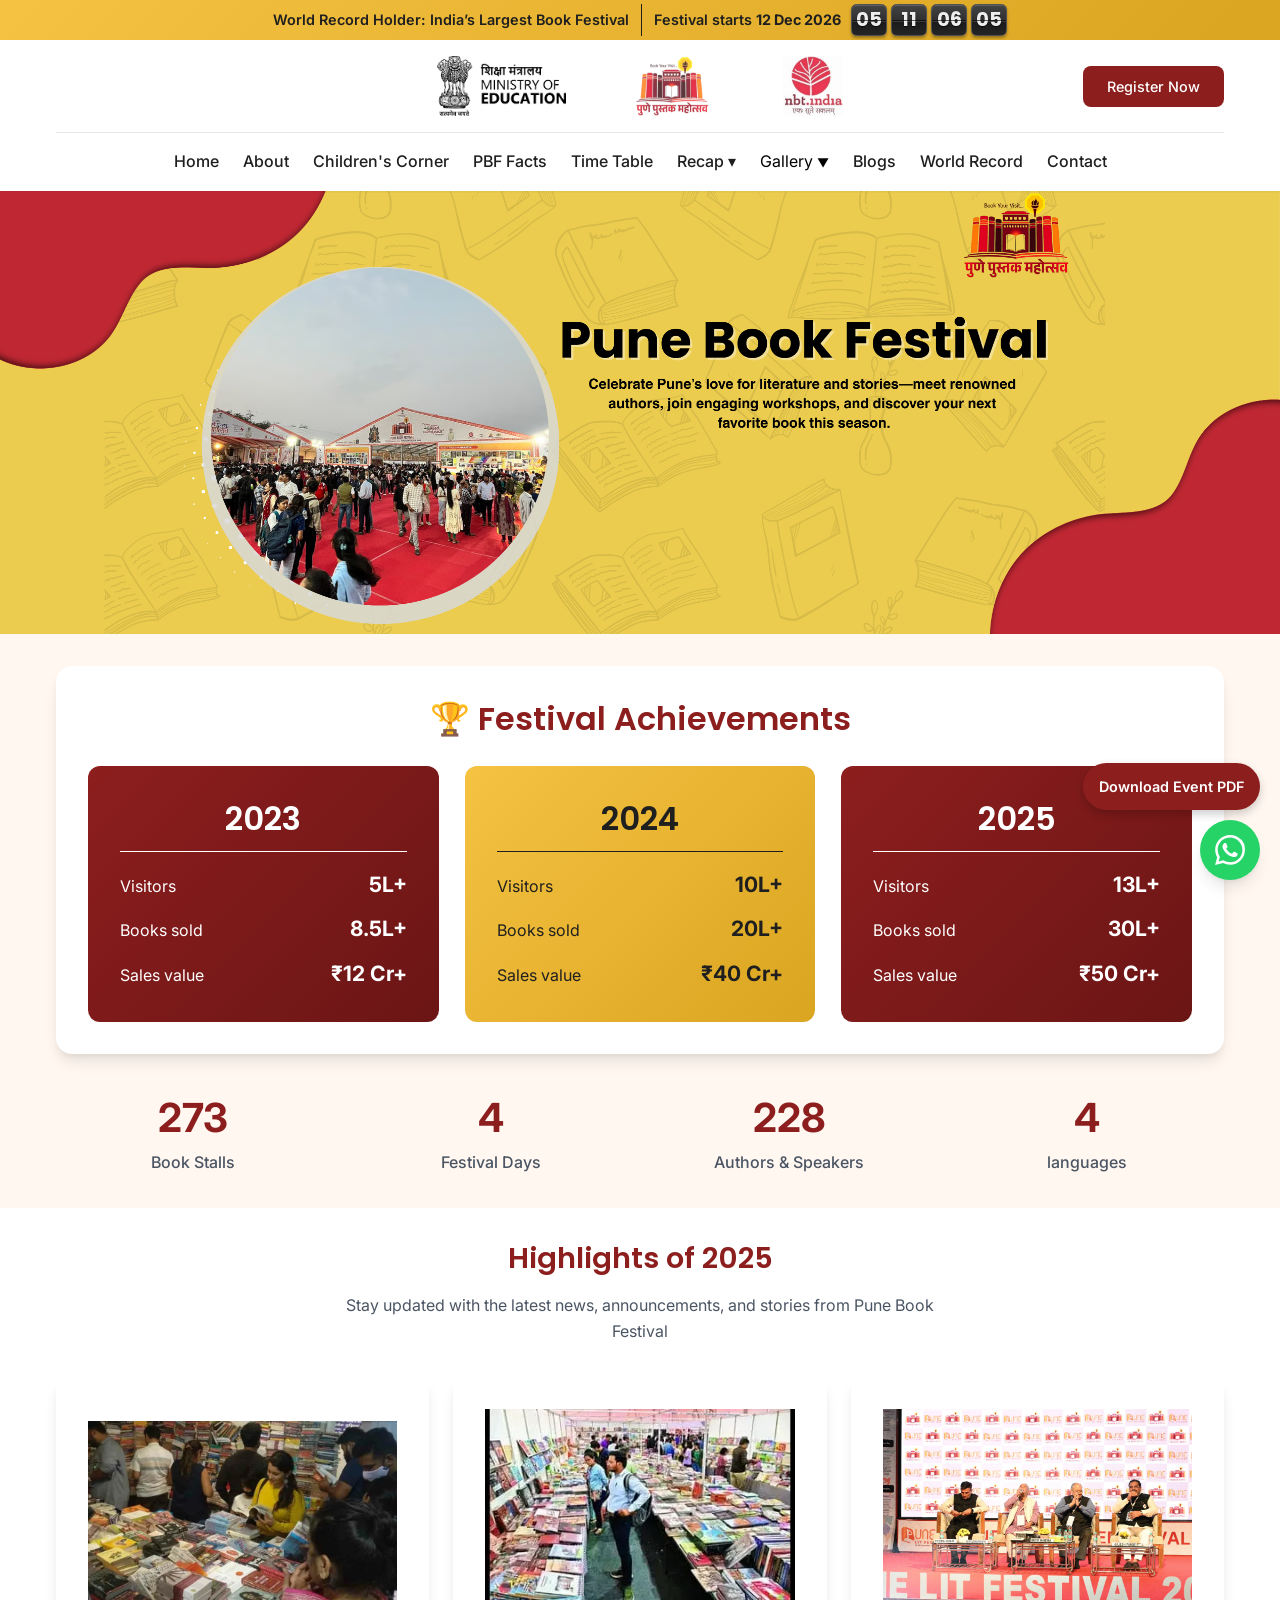
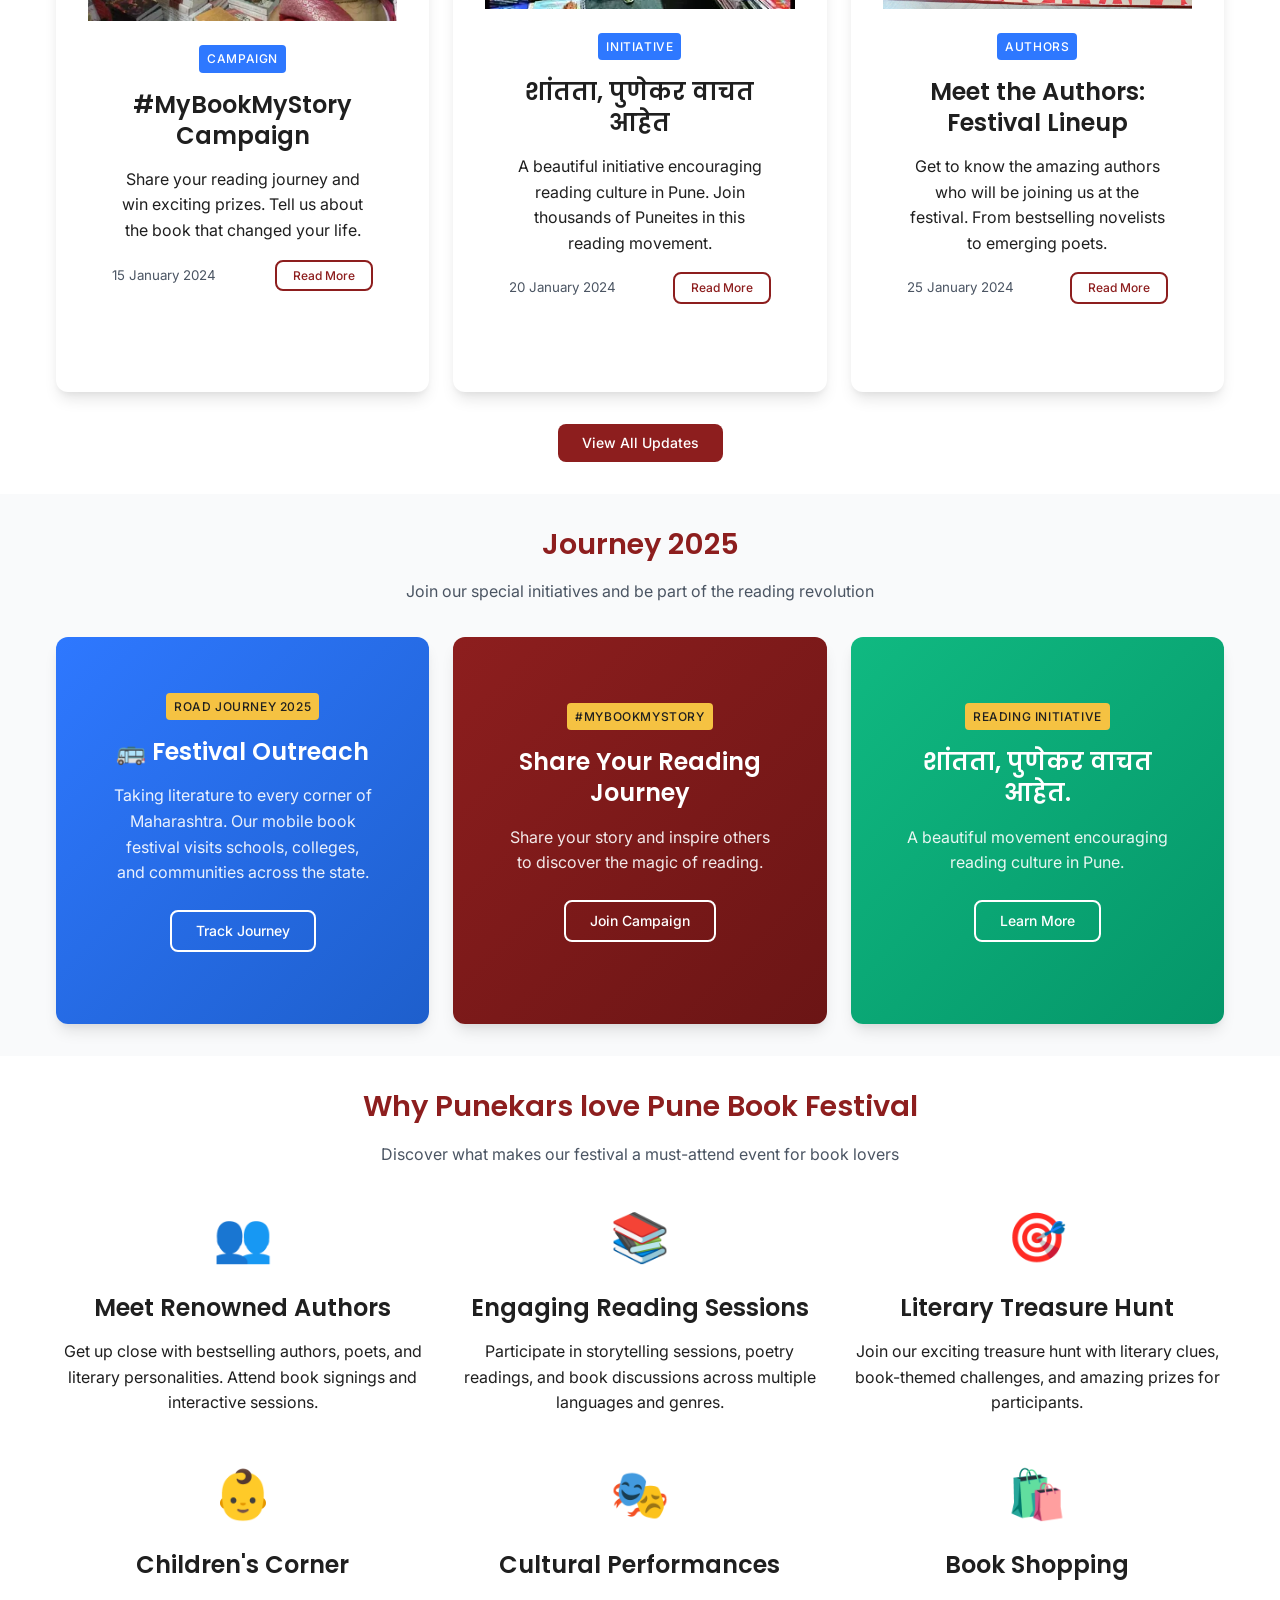
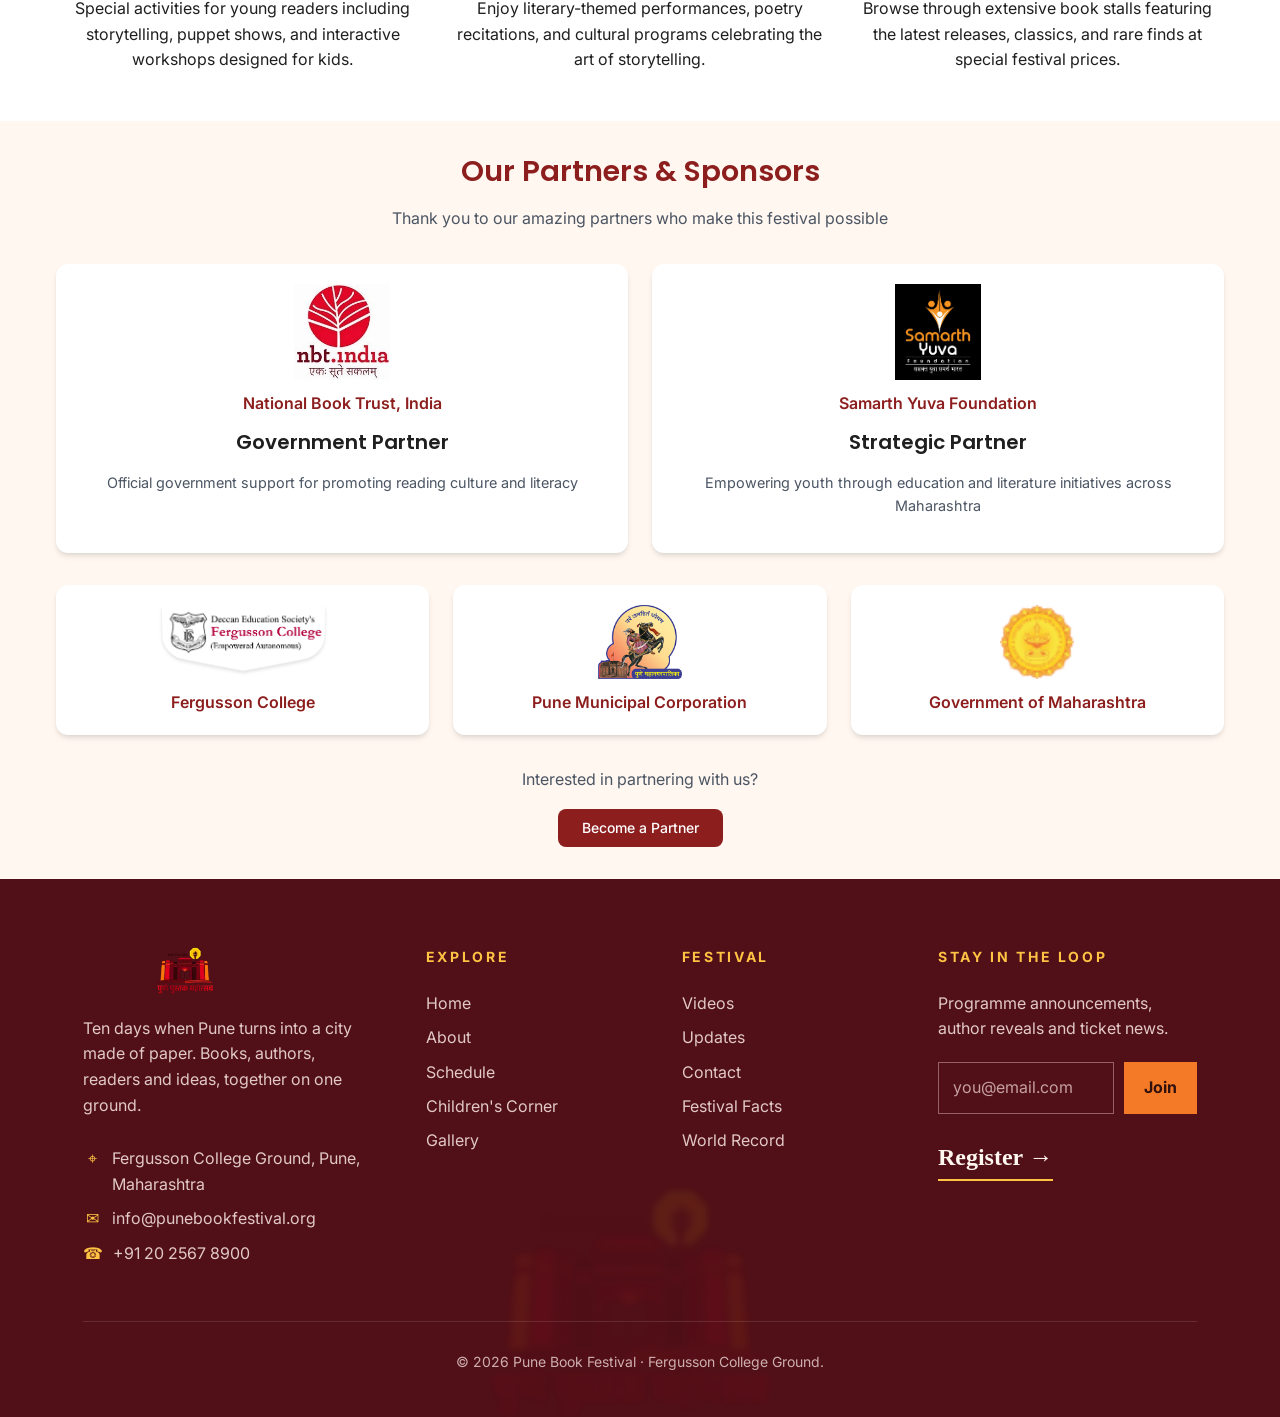
==== commit f68c39aa: "Order homepage achievements from 2023 to 2025" ====
--- a/index.html
+++ b/index.html
@@ -355,11 +355,11 @@
                 <section class="festival-achievements" aria-labelledby="festival-achievements-title">
                     <h2 id="festival-achievements-title"><span aria-hidden="true">&#x1F3C6;</span> Festival Achievements</h2>
                     <article class="festival-achievement-card">
-                        <h3>2025</h3>
+                        <h3>2023</h3>
                         <dl>
-                            <div><dt>Visitors</dt><dd>13L+</dd></div>
-                            <div><dt>Books sold</dt><dd>30L+</dd></div>
-                            <div><dt>Sales value</dt><dd>&#8377;50 Cr+</dd></div>
+                            <div><dt>Visitors</dt><dd>5L+</dd></div>
+                            <div><dt>Books sold</dt><dd>8.5L+</dd></div>
+                            <div><dt>Sales value</dt><dd>&#8377;12 Cr+</dd></div>
                         </dl>
                     </article>
                     <article class="festival-achievement-card">
@@ -371,11 +371,11 @@
                         </dl>
                     </article>
                     <article class="festival-achievement-card">
-                        <h3>2023</h3>
+                        <h3>2025</h3>
                         <dl>
-                            <div><dt>Visitors</dt><dd>5L+</dd></div>
-                            <div><dt>Books sold</dt><dd>8.5L+</dd></div>
-                            <div><dt>Sales value</dt><dd>&#8377;12 Cr+</dd></div>
+                            <div><dt>Visitors</dt><dd>13L+</dd></div>
+                            <div><dt>Books sold</dt><dd>30L+</dd></div>
+                            <div><dt>Sales value</dt><dd>&#8377;50 Cr+</dd></div>
                         </dl>
                     </article>
                 </section>
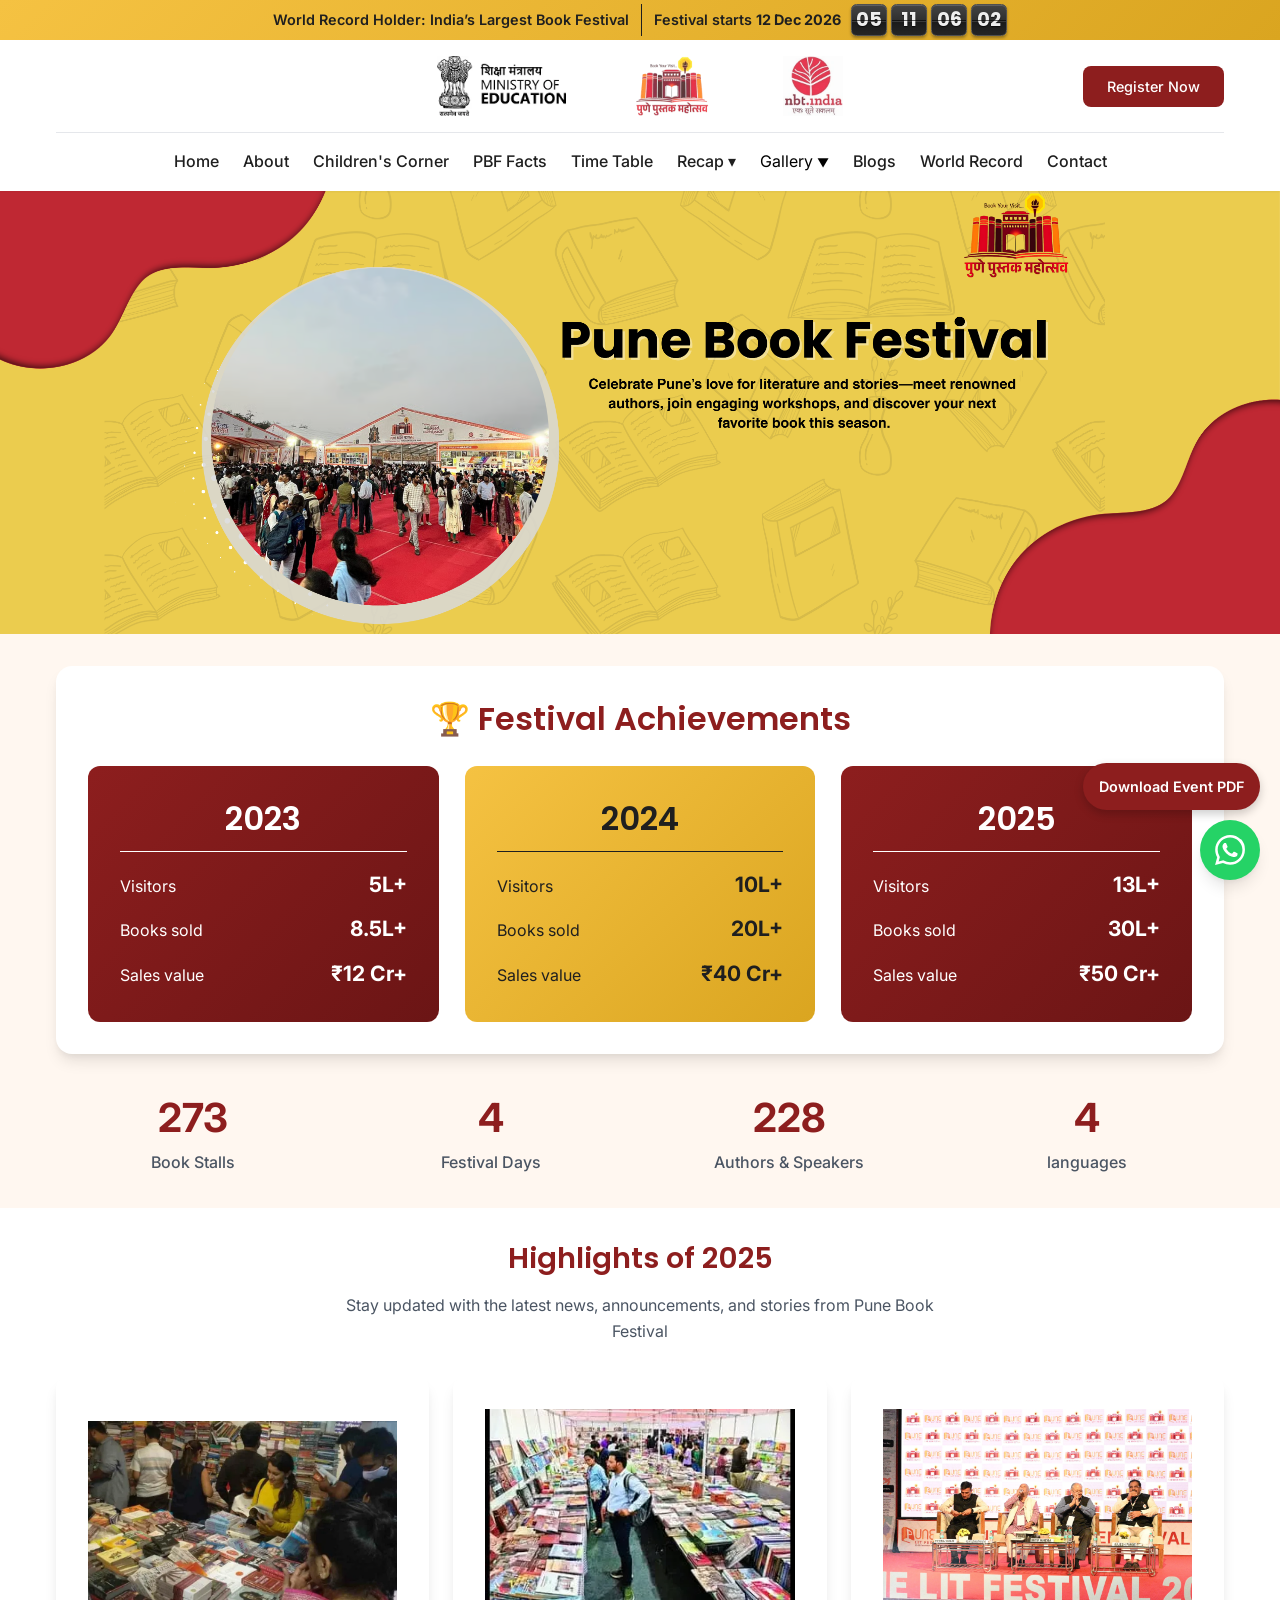
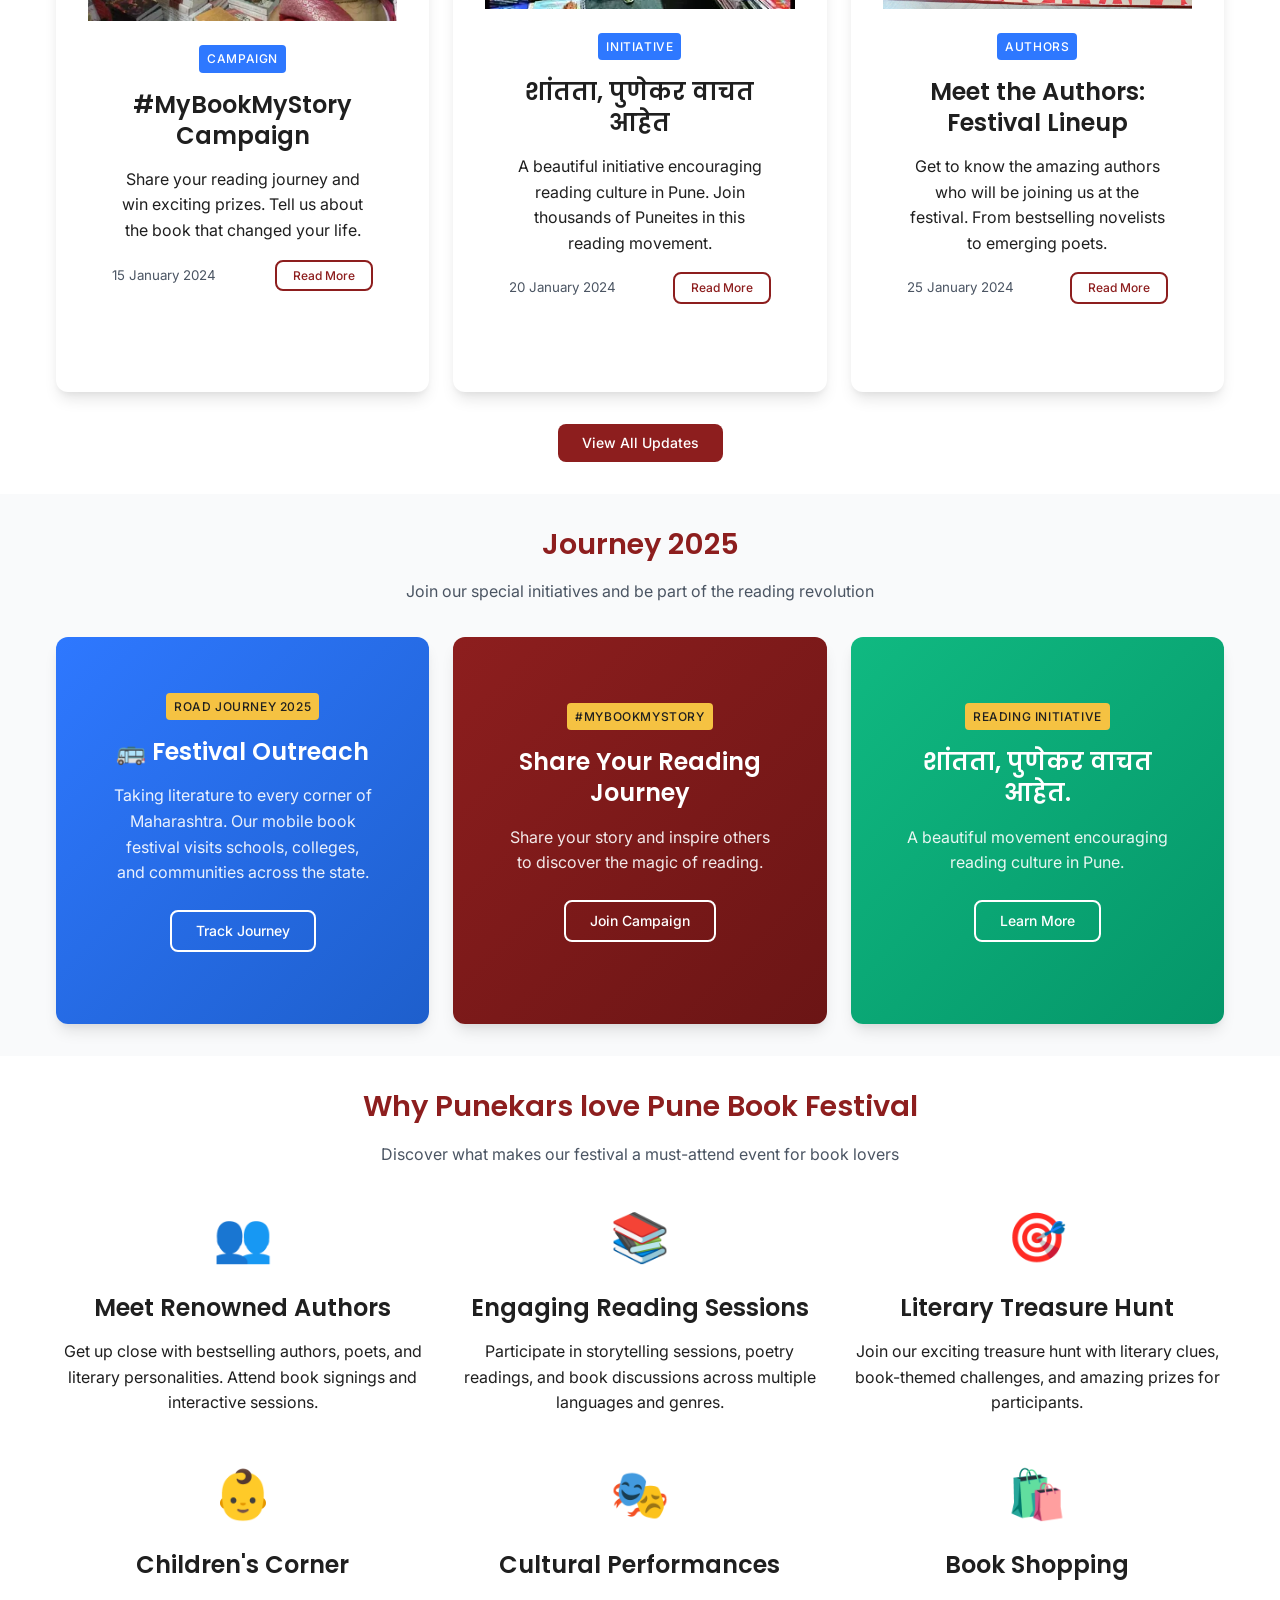
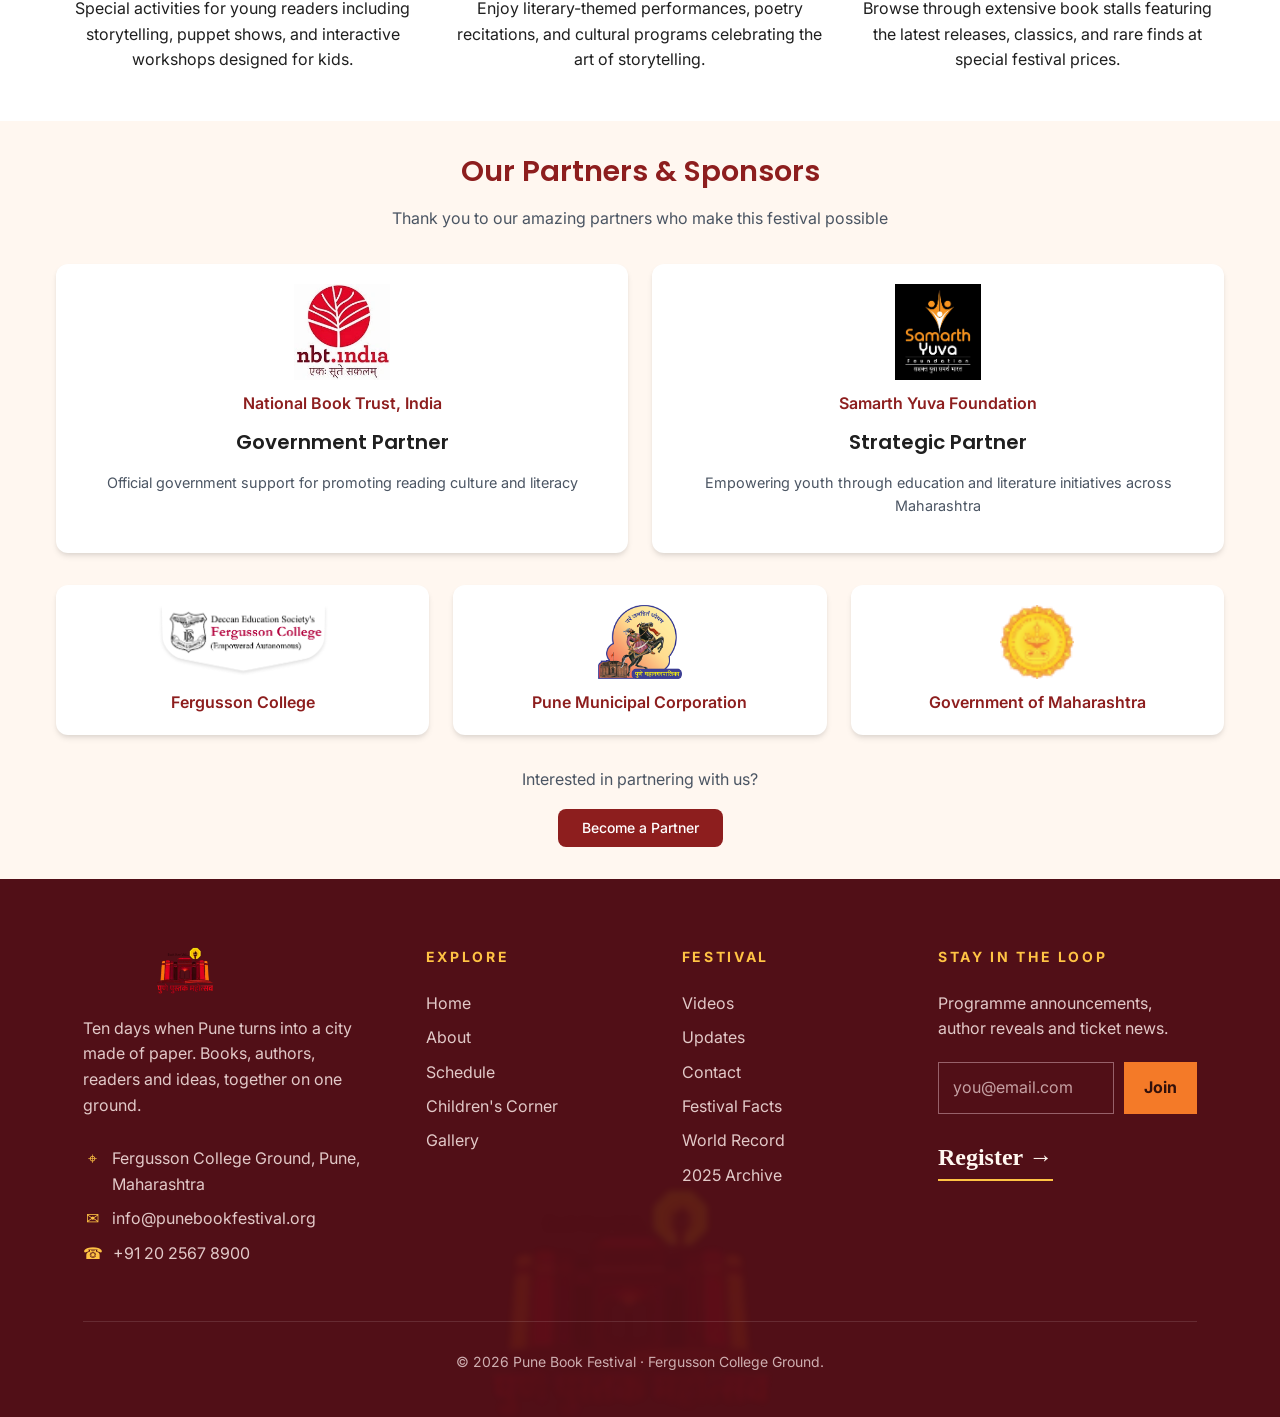
==== commit 9291e9f0: "Add Pune Book Festival 2025 archive" ====
--- a/index.html
+++ b/index.html
@@ -284,7 +284,7 @@
                             <details>
                                 <summary class="nav-link">Recap <span aria-hidden="true">&#9662;</span></summary>
                                 <ul class="recap-year-menu">
-                                    <li><a class="nav-link" href="recap.html#recap-2025">2025</a></li>
+                                    <li><a class="nav-link" href="/2025">2025</a></li>
                                     <li><a class="nav-link" href="recap.html#recap-2024">2024</a></li>
                                     <li><a class="nav-link" href="recap.html#recap-2023">2023</a></li>
                                 </ul>
@@ -622,6 +622,7 @@
                         <li><a href="contact.html">Contact</a></li>
                         <li><a href="pbf-facts.html">Festival Facts</a></li>
                         <li><a href="world-record.html">World Record</a></li>
+                        <li><a href="/2025">2025 Archive</a></li>
                     </ul>
                 </nav>
                 <section aria-labelledby="festival-footer-newsletter">
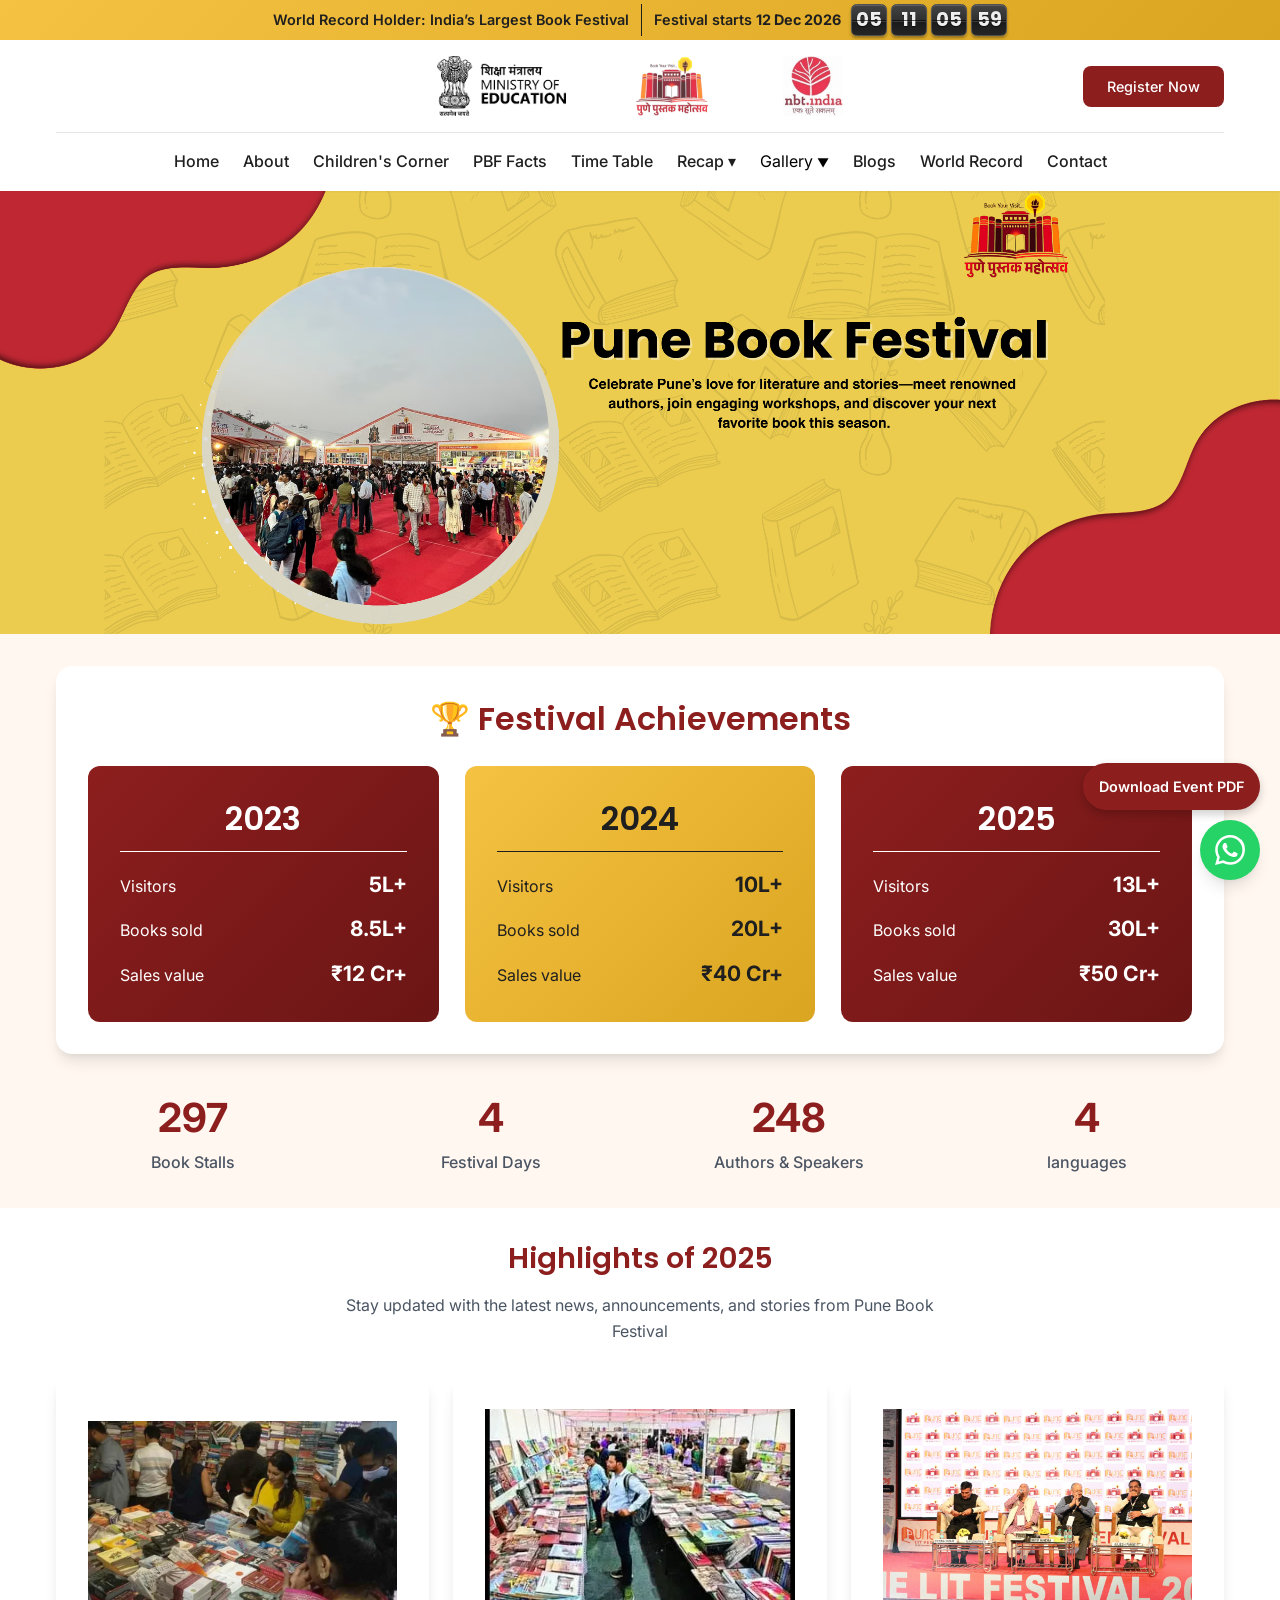
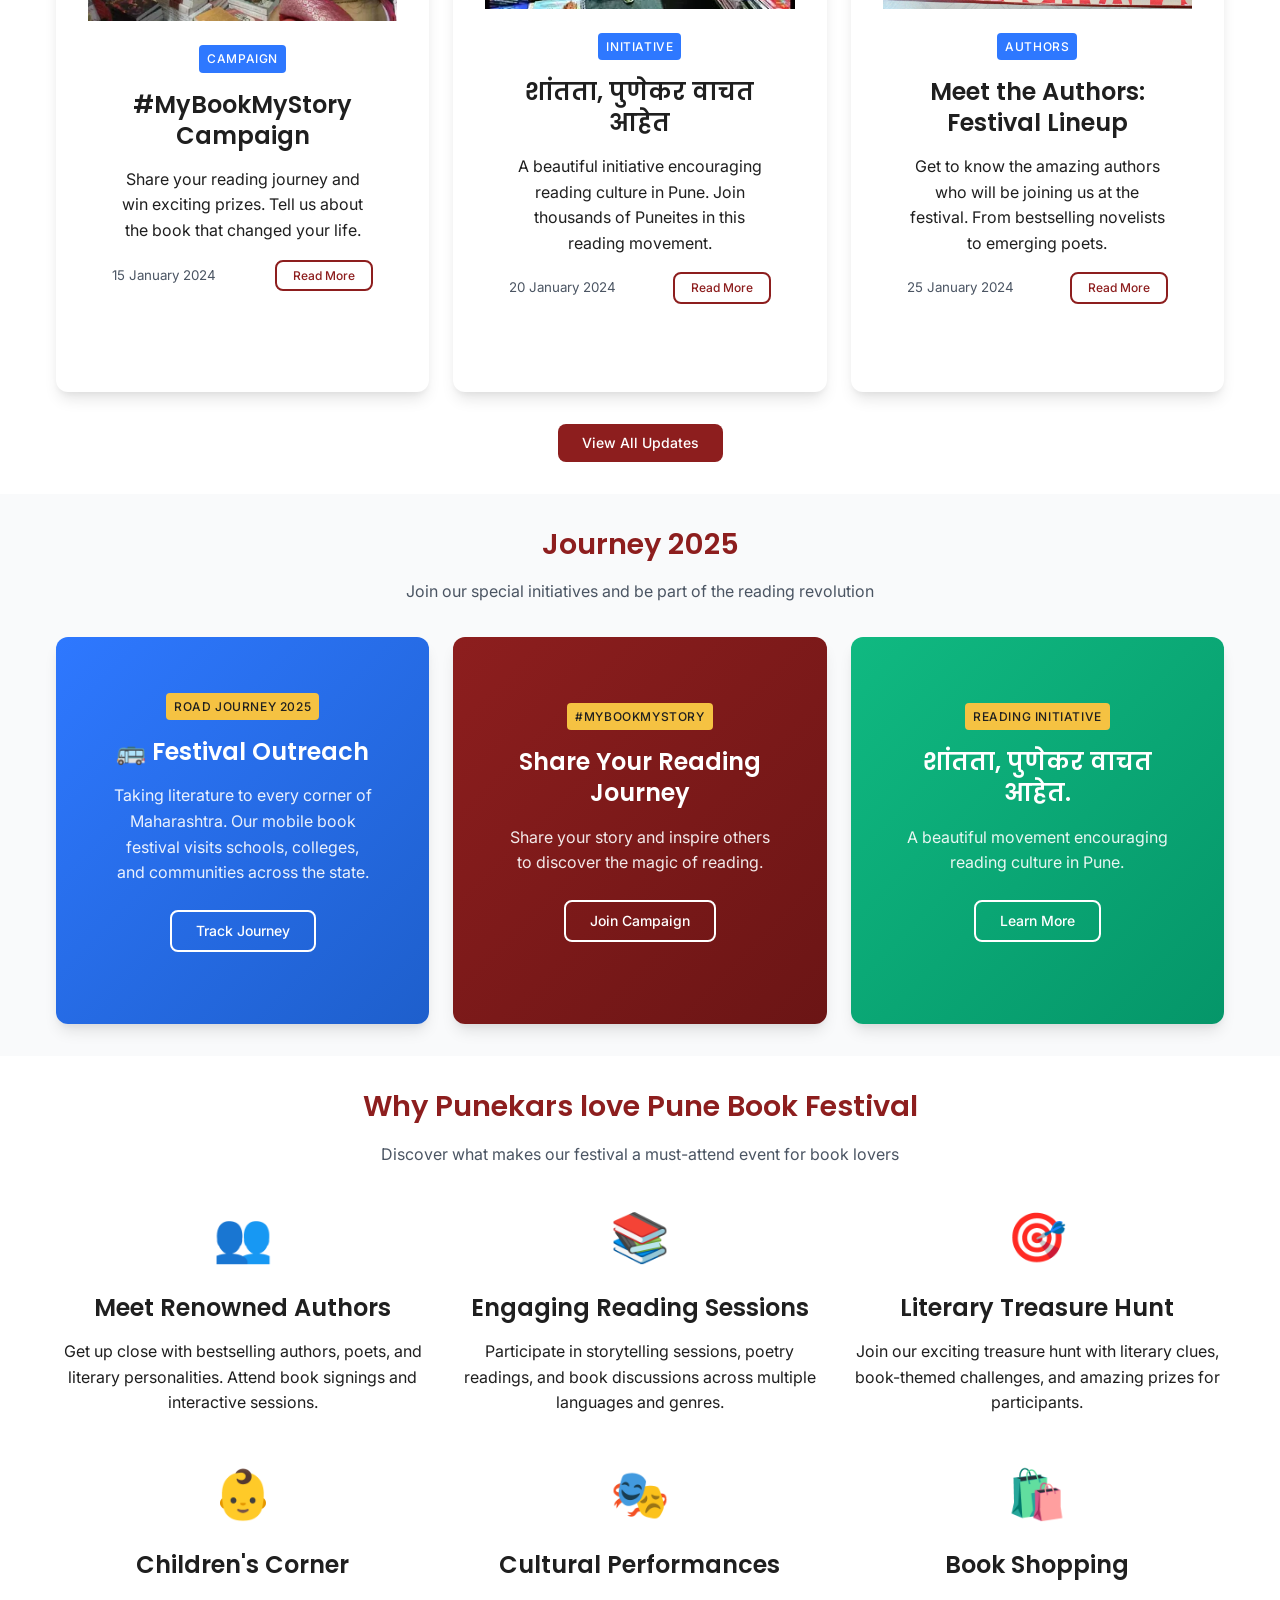
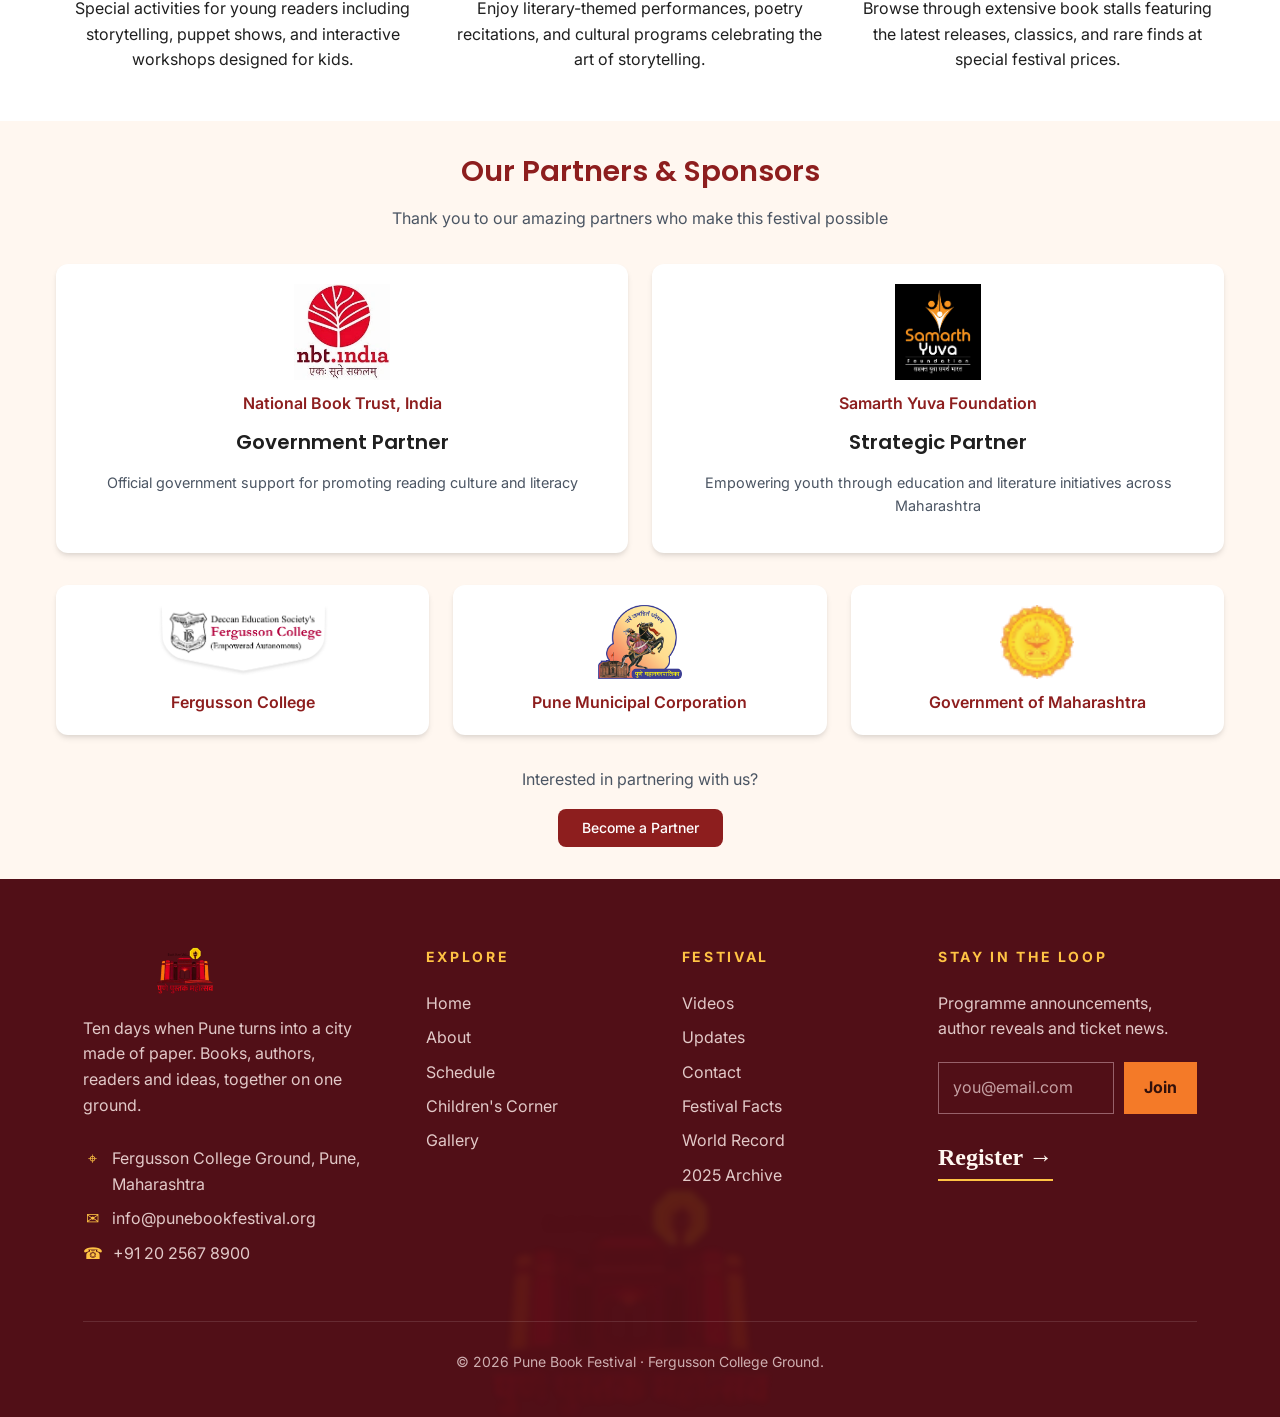
==== commit db874946: "Improve mobile homepage and restore previous blog posts" ====
--- a/index.html
+++ b/index.html
@@ -19,7 +19,7 @@
     <meta property="og:image" content="assets/Banner/1.png">
 
     <title>Pune Book Festival 2025 - Home</title>
-    <link rel="stylesheet" href="assets/css/style.css?v=countdown-split-flap">
+    <link rel="stylesheet" href="assets/css/style.css?v=mobile-corner-actions">
     <script src="assets/js/countdown.js?v=3" defer></script>
     <link rel="icon" type="image/png" href="assets/favicon.png">
 
@@ -349,6 +349,24 @@
             </div>
         </section>
 
+        <div class="home-quick-actions">
+            <a href="assets/pdf/Pune Lit Fest Brochure.pdf" class="download-float" aria-label="Download Event Timetable PDF" target="_blank" rel="noopener">
+                Download Event PDF
+            </a>
+
+            <button type="button" class="festival-chat-button" aria-label="Chat with us" title="Chat with us" hidden>
+                <span aria-hidden="true"></span>
+            </button>
+
+            <!-- WhatsApp Floating Button -->
+            <a href="#" class="whatsapp-float" aria-label="Contact us on WhatsApp">
+                <svg viewBox="0 0 24 24">
+                    <path
+                        d="M17.472 14.382c-.297-.149-1.758-.867-2.03-.967-.273-.099-.471-.148-.67.15-.197.297-.767.966-.94 1.164-.173.199-.347.223-.644.075-.297-.15-1.255-.463-2.39-1.475-.883-.788-1.48-1.761-1.653-2.059-.173-.297-.018-.458.13-.606.134-.133.298-.347.446-.52.149-.174.198-.298.298-.497.099-.198.05-.371-.025-.52-.075-.149-.669-1.612-.916-2.207-.242-.579-.487-.5-.669-.51-.173-.008-.371-.01-.57-.01-.198 0-.52.074-.792.372-.272.297-1.04 1.016-1.04 2.479 0 1.462 1.065 2.875 1.213 3.074.149.198 2.096 3.2 5.077 4.487.709.306 1.262.489 1.694.625.712.227 1.36.195 1.871.118.571-.085 1.758-.719 2.006-1.413.248-.694.248-1.289.173-1.413-.074-.124-.272-.198-.57-.347m-5.421 7.403h-.004a9.87 9.87 0 01-5.031-1.378l-.361-.214-3.741.982.998-3.648-.235-.374a9.86 9.86 0 01-1.51-5.26c.001-5.45 4.436-9.884 9.888-9.884 2.64 0 5.122 1.03 6.988 2.898a9.825 9.825 0 012.893 6.994c-.003 5.45-4.437 9.884-9.885 9.884m8.413-18.297A11.815 11.815 0 0012.05 0C5.495 0 .16 5.335.157 11.892c0 2.096.547 4.142 1.588 5.945L.057 24l6.305-1.654a11.882 11.882 0 005.683 1.448h.005c6.554 0 11.89-5.335 11.893-11.893A11.821 11.821 0 0020.885 3.488" />
+                </svg>
+            </a>
+        </div>
+
         <!-- Stats Counter with Register Button and Countdown -->
         <section class="section" style="background-color: var(--cream); padding: 2rem 0;">
             <div class="container">
@@ -639,22 +657,6 @@
         </div>
     </footer>
 
-    <a href="assets/pdf/Pune Lit Fest Brochure.pdf" class="download-float" aria-label="Download Event Timetable PDF" target="_blank" rel="noopener">
-        Download Event PDF
-    </a>
-
-    <button type="button" class="festival-chat-button" aria-label="Chat with us" title="Chat with us" hidden>
-        <span aria-hidden="true"></span>
-    </button>
-
-    <!-- WhatsApp Floating Button -->
-    <a href="#" class="whatsapp-float" aria-label="Contact us on WhatsApp">
-        <svg viewBox="0 0 24 24">
-            <path
-                d="M17.472 14.382c-.297-.149-1.758-.867-2.03-.967-.273-.099-.471-.148-.67.15-.197.297-.767.966-.94 1.164-.173.199-.347.223-.644.075-.297-.15-1.255-.463-2.39-1.475-.883-.788-1.48-1.761-1.653-2.059-.173-.297-.018-.458.13-.606.134-.133.298-.347.446-.52.149-.174.198-.298.298-.497.099-.198.05-.371-.025-.52-.075-.149-.669-1.612-.916-2.207-.242-.579-.487-.5-.669-.51-.173-.008-.371-.01-.57-.01-.198 0-.52.074-.792.372-.272.297-1.04 1.016-1.04 2.479 0 1.462 1.065 2.875 1.213 3.074.149.198 2.096 3.2 5.077 4.487.709.306 1.262.489 1.694.625.712.227 1.36.195 1.871.118.571-.085 1.758-.719 2.006-1.413.248-.694.248-1.289.173-1.413-.074-.124-.272-.198-.57-.347m-5.421 7.403h-.004a9.87 9.87 0 01-5.031-1.378l-.361-.214-3.741.982.998-3.648-.235-.374a9.86 9.86 0 01-1.51-5.26c.001-5.45 4.436-9.884 9.888-9.884 2.64 0 5.122 1.03 6.988 2.898a9.825 9.825 0 012.893 6.994c-.003 5.45-4.437 9.884-9.885 9.884m8.413-18.297A11.815 11.815 0 0012.05 0C5.495 0 .16 5.335.157 11.892c0 2.096.547 4.142 1.588 5.945L.057 24l6.305-1.654a11.882 11.882 0 005.683 1.448h.005c6.554 0 11.89-5.335 11.893-11.893A11.821 11.821 0 0020.885 3.488" />
-        </svg>
-    </a>
-
     <!-- Registration Modal -->
     <div id="registrationModal" class="modal"
         style="display: none; position: fixed; z-index: 10000; left: 0; top: 0; width: 100%; height: 100%; background-color: rgba(0,0,0,0.5);">
--- a/assets/css/style.css
+++ b/assets/css/style.css
@@ -1980,6 +1980,98 @@
   background: #e93962;
 }
 
+@media (max-width: 768px) {
+  .festival-home {
+    padding-top: 0;
+  }
+
+  .festival-home .world-record-banner {
+    position: static !important;
+    height: auto;
+    padding: .55rem .75rem !important;
+    font-size: .8rem !important;
+    line-height: 1.3;
+  }
+
+  .festival-home .header {
+    position: relative;
+    top: auto;
+  }
+
+  .festival-home .header > .container {
+    display: grid;
+    grid-template-columns: minmax(0, 1fr) auto;
+    align-items: center;
+    gap: .5rem .75rem;
+    padding-block: .65rem;
+  }
+
+  .festival-home .header-logos {
+    display: contents !important;
+  }
+
+  .festival-home .header-logos > div:nth-child(2) {
+    grid-column: 1 / -1;
+    justify-content: space-between !important;
+    gap: .5rem !important;
+  }
+
+  .festival-home .header-logos img {
+    height: clamp(40px, 14vw, 56px) !important;
+    width: auto;
+    max-width: 38%;
+    object-fit: contain;
+  }
+
+  .festival-home #festival-registration {
+    width: 100%;
+    min-height: 44px;
+    padding: .5rem 1rem !important;
+  }
+
+  .festival-home .header-content {
+    position: static;
+    gap: 0;
+    padding: 0;
+  }
+
+  .festival-home .mobile-menu-toggle {
+    width: 44px;
+    height: 44px;
+    border-radius: var(--radius-md);
+  }
+
+  .festival-home .nav-links {
+    max-height: 65dvh;
+    overflow-y: auto;
+  }
+
+  .home-quick-actions .download-float {
+    display: inline-flex;
+    align-items: center;
+    min-height: 44px;
+    right: max(1rem, env(safe-area-inset-right));
+    bottom: calc(4.25rem + env(safe-area-inset-bottom));
+    padding: .5rem .85rem;
+    font-size: .875rem;
+  }
+
+  .home-quick-actions .whatsapp-float,
+  .home-quick-actions .festival-chat-button:not([hidden]) {
+    bottom: calc(1rem + env(safe-area-inset-bottom));
+    width: 44px;
+    height: 44px;
+  }
+
+  .home-quick-actions .whatsapp-float {
+    right: max(1rem, env(safe-area-inset-right));
+  }
+
+  .home-quick-actions .festival-chat-button:not([hidden]) {
+    left: max(1rem, env(safe-area-inset-left));
+  }
+}
+
 /* World Record milestones */
 .milestone-timeline {
   position: relative;
